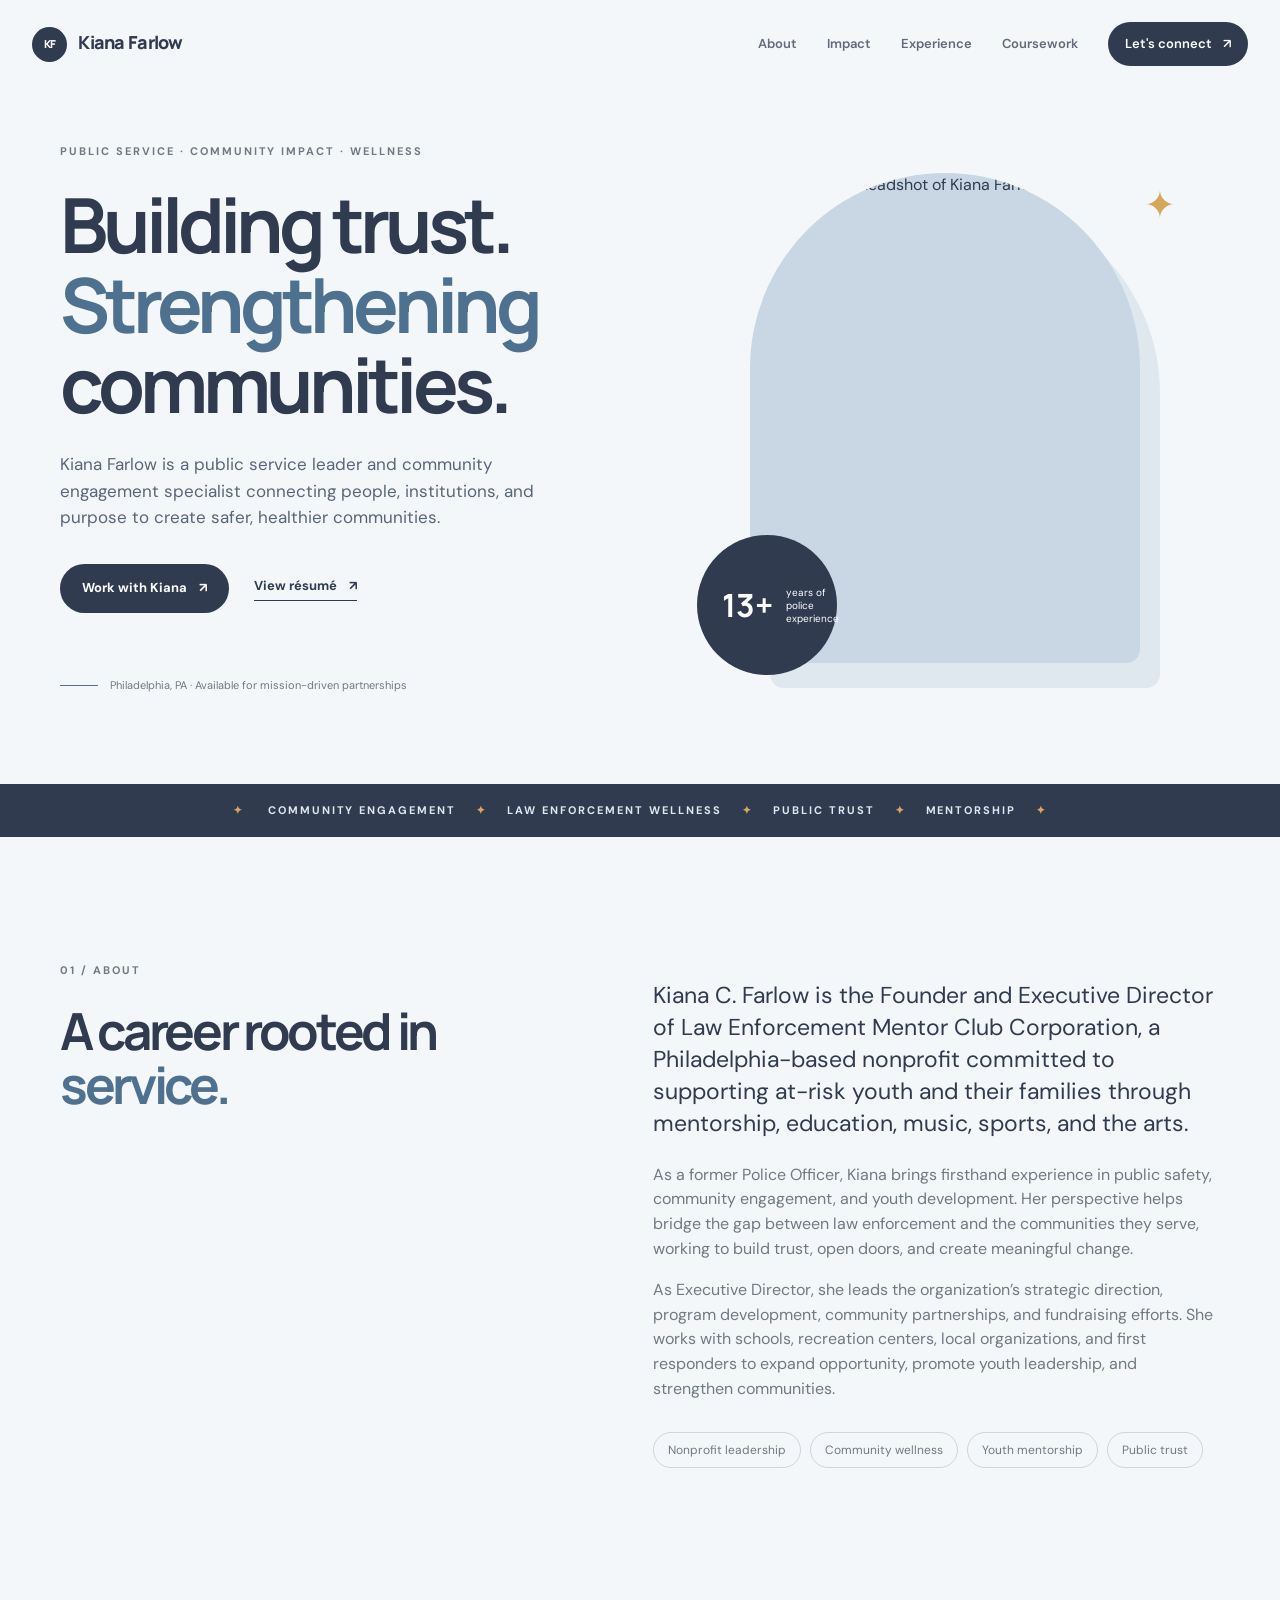
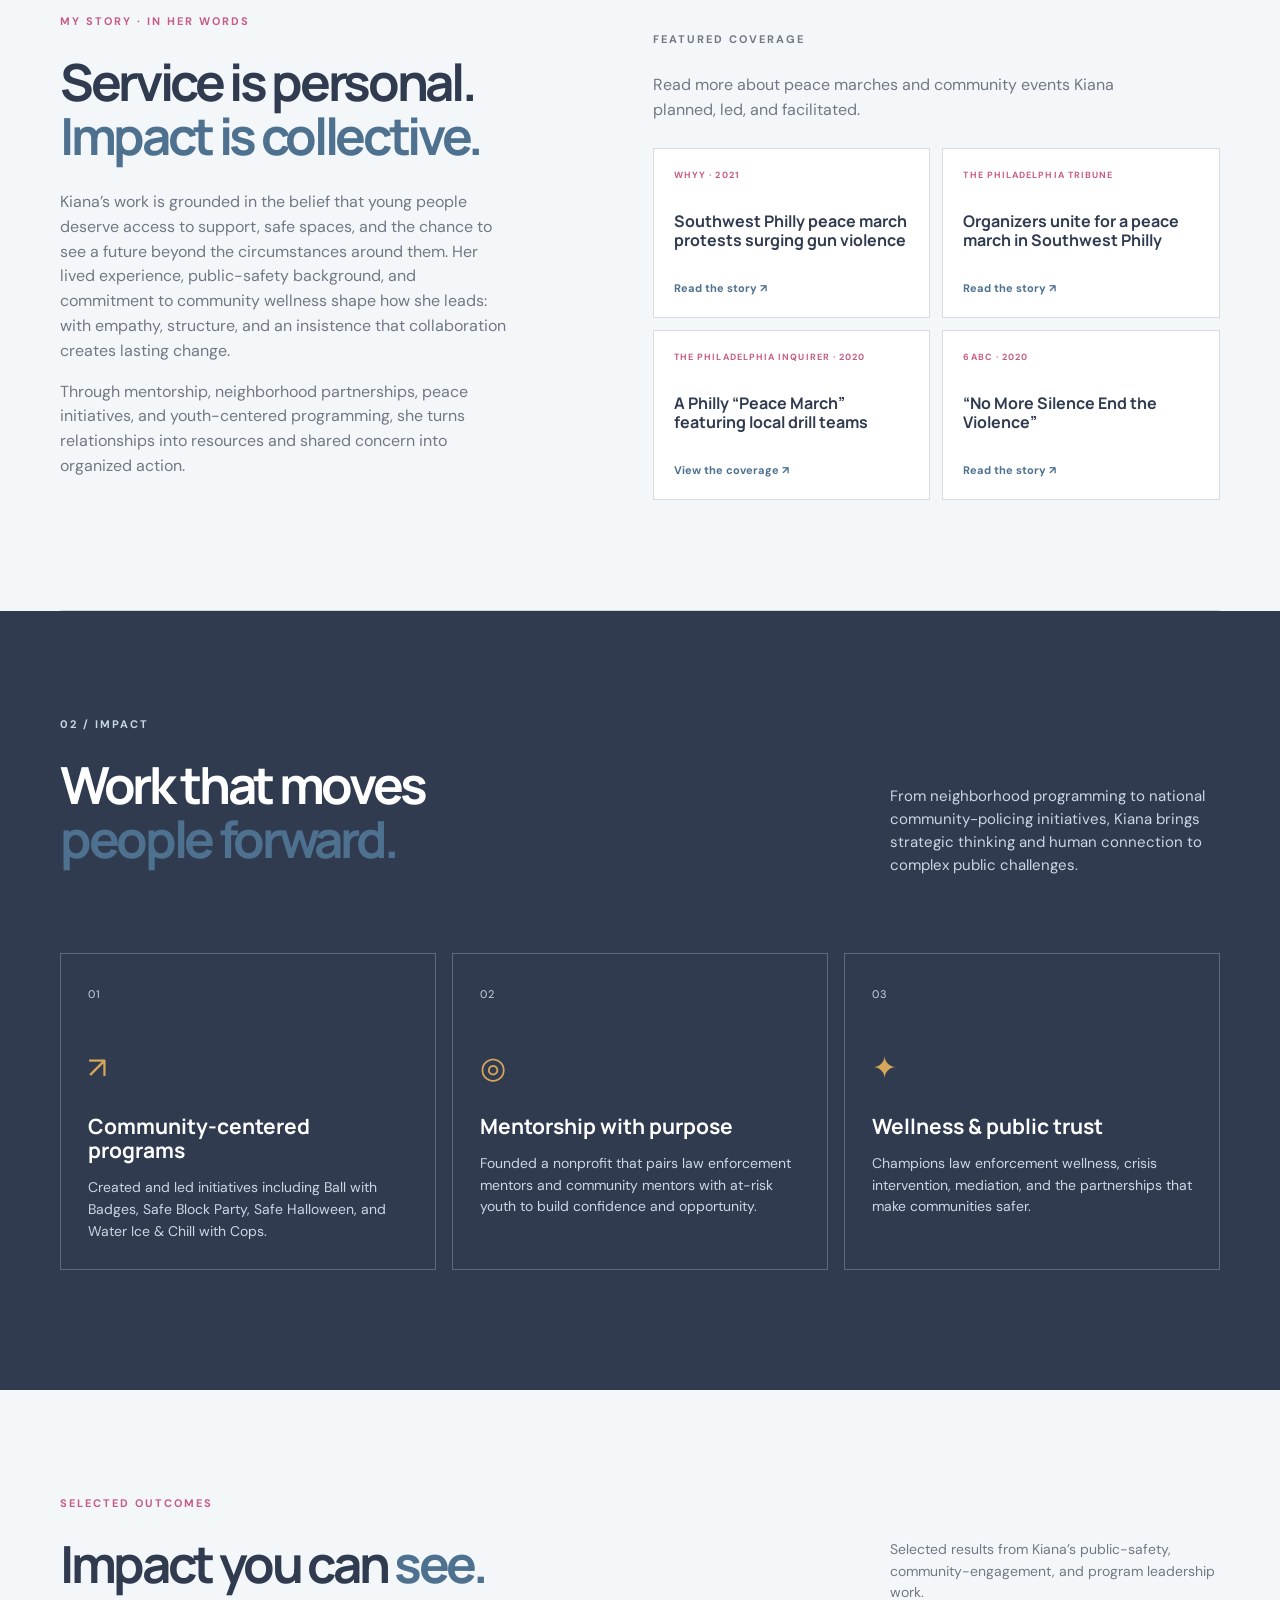
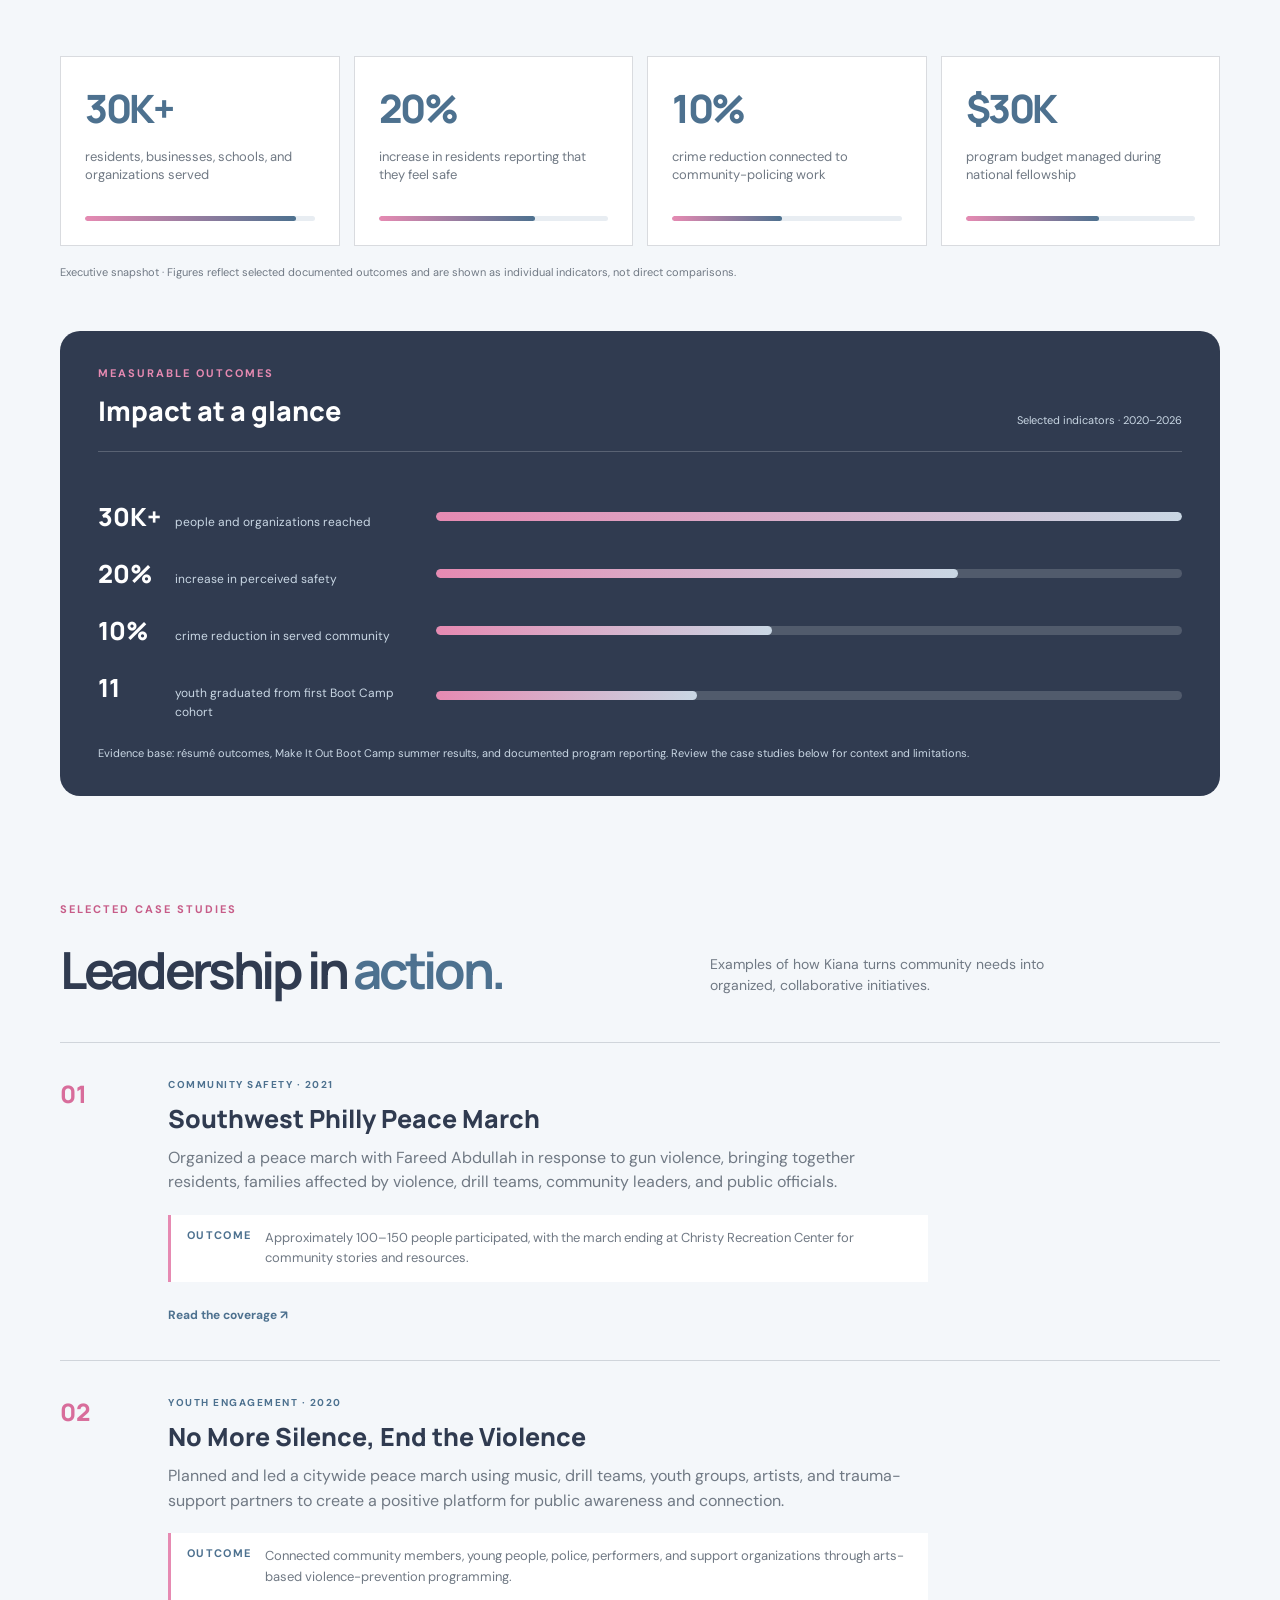
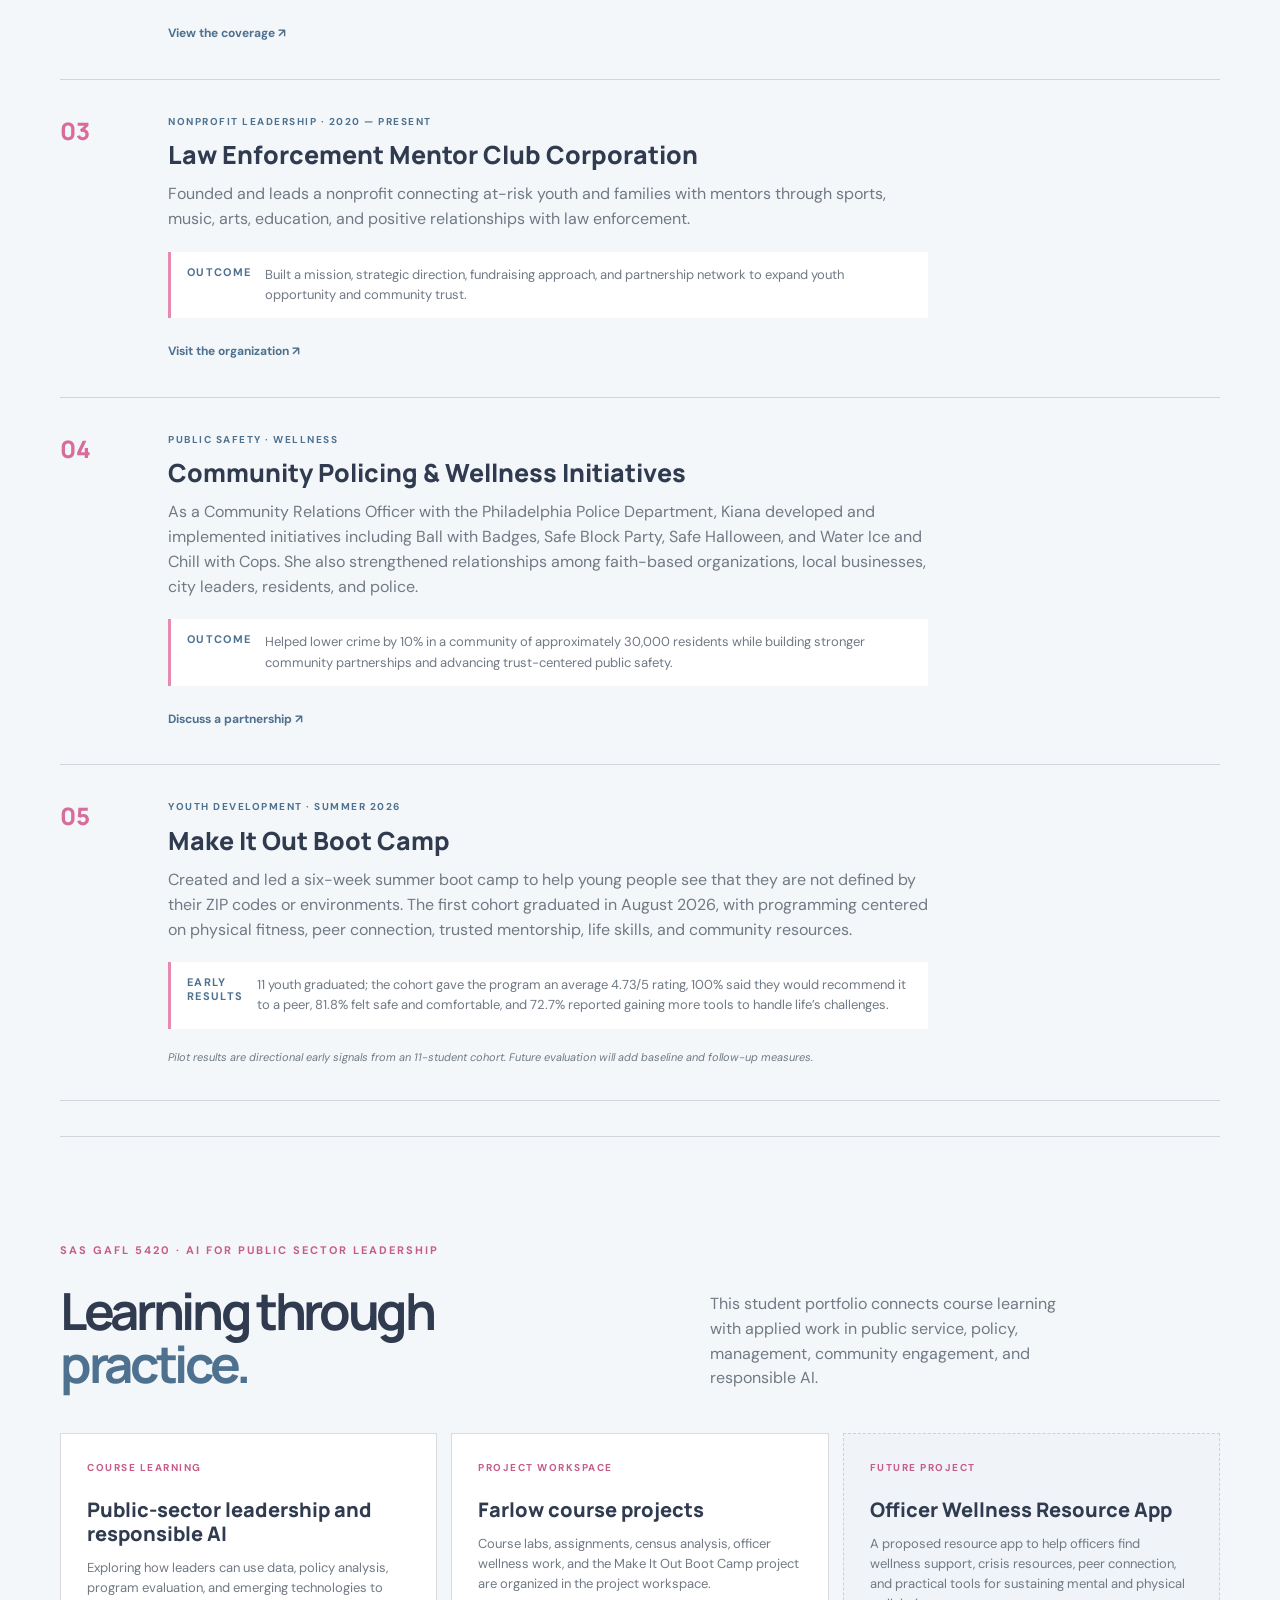
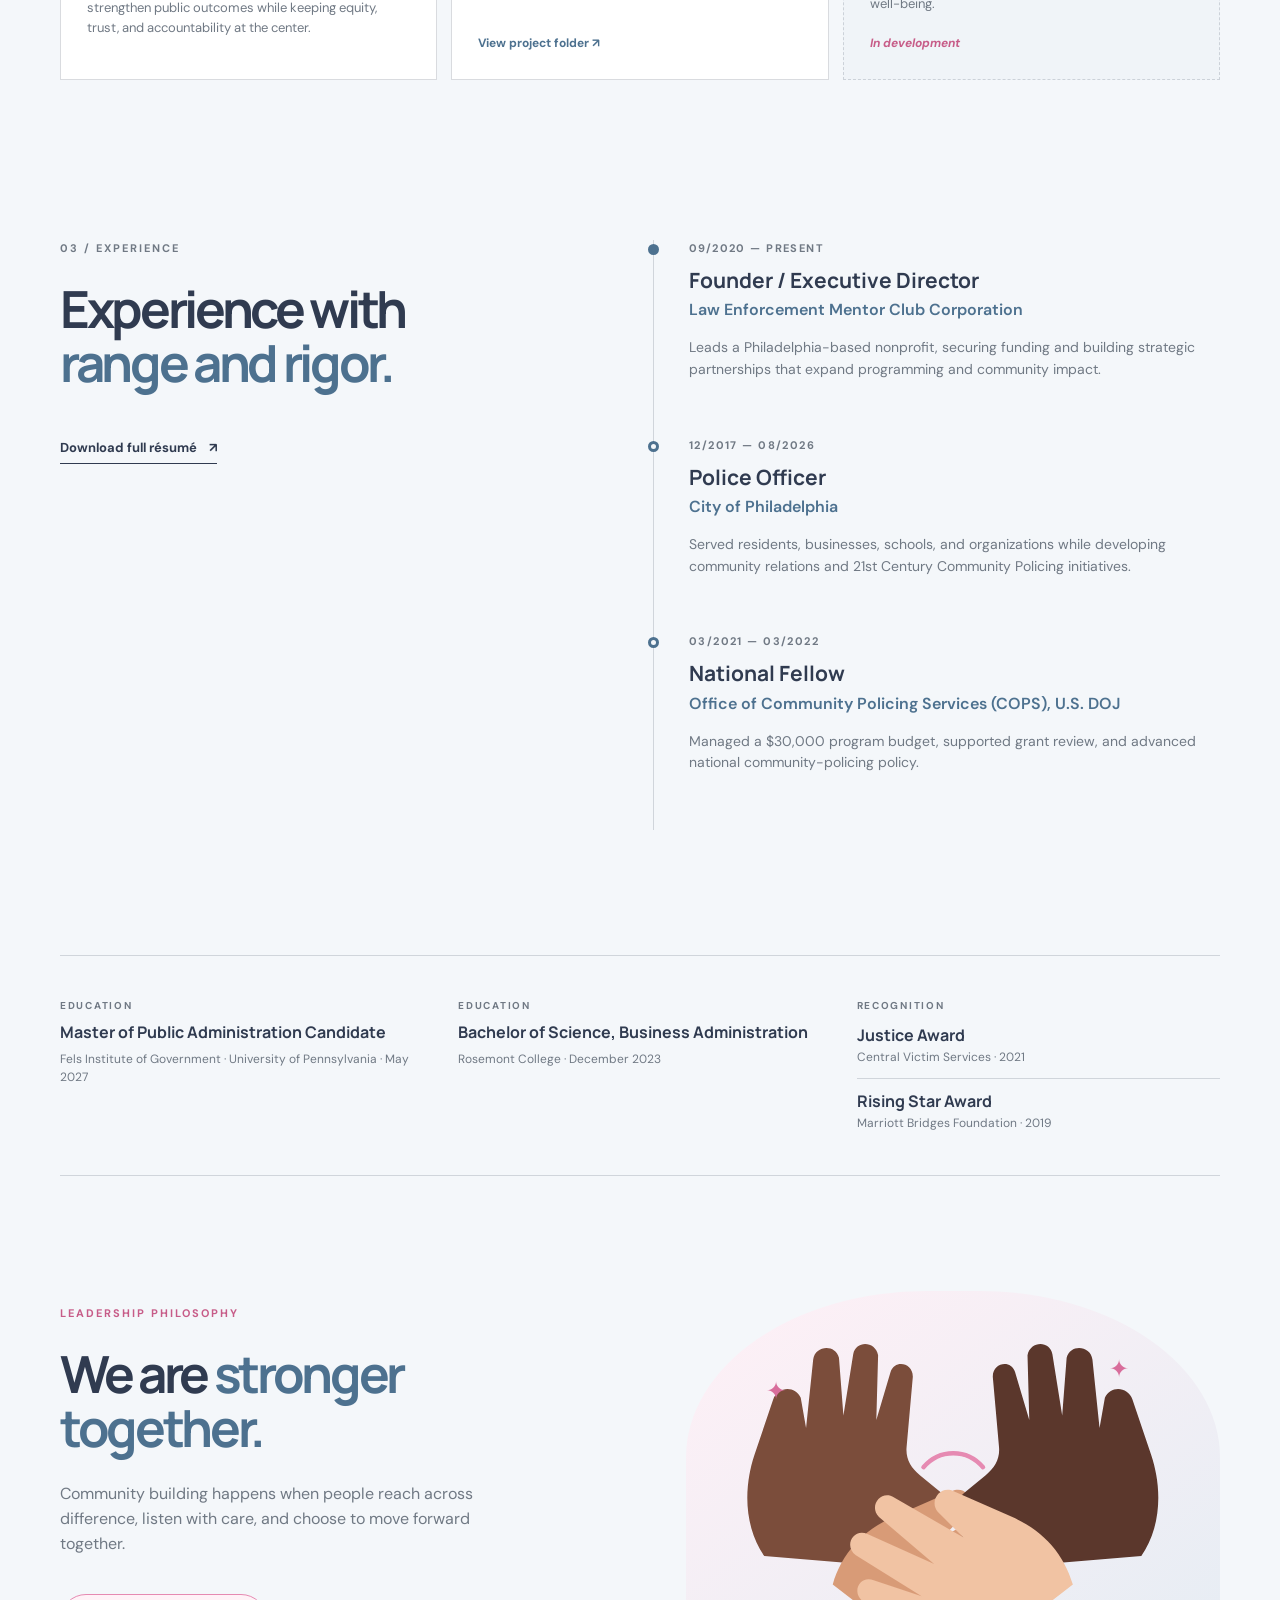
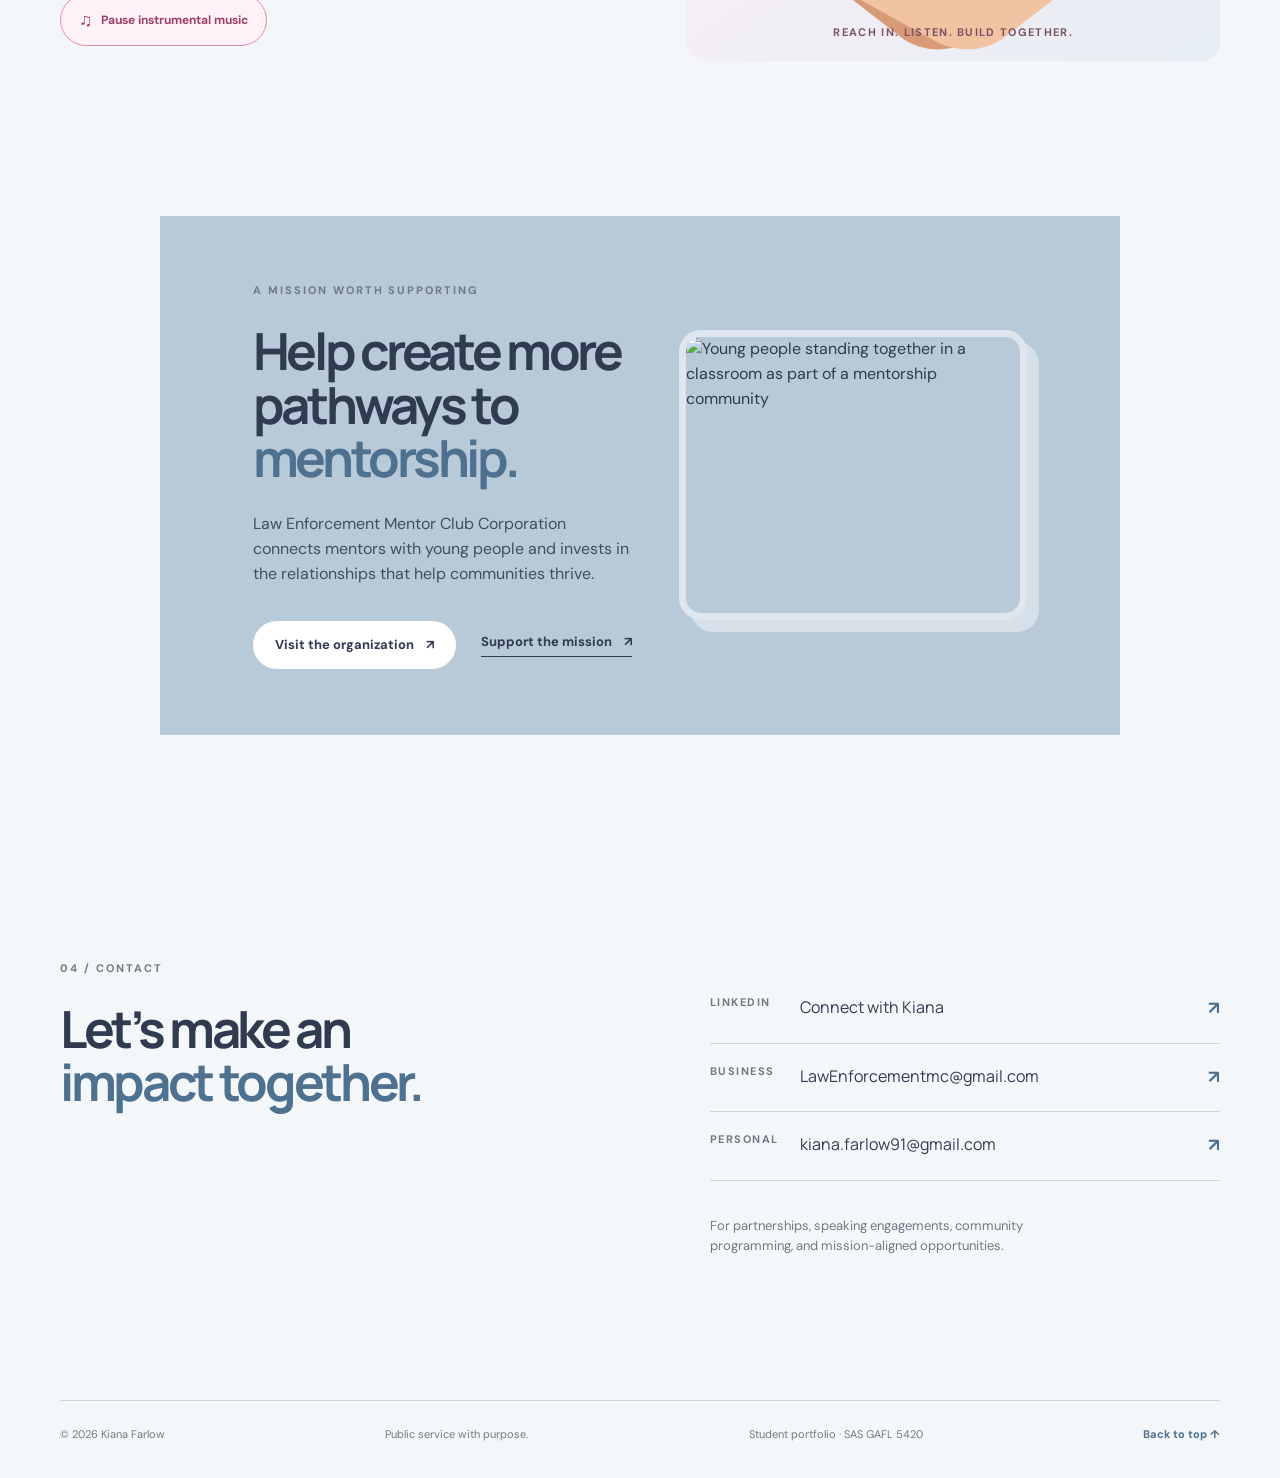
==== index.html @ e10e6f2b "Publish Kiana Farlow portfolio" ====
<!doctype html>
<html lang="en">
<head>
  <meta charset="utf-8">
  <meta name="viewport" content="width=device-width, initial-scale=1">
  <meta name="description" content="Portfolio of Kiana Farlow - public service leader, community engagement specialist, and Executive Director of Law Enforcement Mentor Club Corporation.">
  <title>Kiana Farlow | Public Service & Community Impact</title>
  <link rel="preconnect" href="https://fonts.googleapis.com">
  <link rel="preconnect" href="https://fonts.gstatic.com" crossorigin>
  <link href="https://fonts.googleapis.com/css2?family=DM+Sans:wght@400;500;600;700&family=Manrope:wght@700;800&display=swap" rel="stylesheet">
  <link rel="stylesheet" href="styles.css">
  <script src="app.js" defer></script>
</head>
<body>
  <header class="site-header">
    <a class="wordmark" href="#top" aria-label="Kiana Farlow home"><span>KF</span> Kiana Farlow</a>
    <nav aria-label="Main navigation">
      <a href="#about">About</a>
      <a href="#impact">Impact</a>
      <a href="#experience">Experience</a>
      <a class="nav-cta" href="#contact">Let's connect <span>↗</span></a>
    </nav>
  </header>

  <main id="top">
    <section class="hero wrap">
      <div class="hero-copy">
        <p class="eyebrow">PUBLIC SERVICE · COMMUNITY IMPACT · WELLNESS</p>
        <h1>Building trust.<br><em>Strengthening</em> communities.</h1>
        <p class="hero-lede">Kiana Farlow is a public service leader and community engagement specialist connecting people, institutions, and purpose to create safer, healthier communities.</p>
        <div class="hero-actions">
          <a class="button button-dark" href="#contact">Work with Kiana <span>↗</span></a>
          <a class="text-link" href="assets/Kiana-Farlow-Resume.pdf" target="_blank" rel="noopener">View résumé <span>↗</span></a>
        </div>
        <div class="hero-proof"><span class="proof-line"></span><span>Philadelphia, PA · Available for mission-driven partnerships</span></div>
      </div>
      <div class="hero-visual">
        <div class="portrait-frame"><img src="assets/IMG_0251.JPG" alt="Professional headshot of Kiana Farlow"></div>
        <div class="impact-badge"><strong>13+</strong><span>years of<br>police experience</span></div>
        <div class="sun-mark" aria-hidden="true">✦</div>
      </div>
    </section>

    <section class="marquee" aria-label="Areas of work"><div>COMMUNITY ENGAGEMENT <span>✦</span> LAW ENFORCEMENT WELLNESS <span>✦</span> PUBLIC TRUST <span>✦</span> MENTORSHIP <span>✦</span></div></section>

    <section id="about" class="about wrap section-grid">
      <div><p class="eyebrow">01 / ABOUT</p><h2>A career rooted in <em>service.</em></h2></div>
      <div class="about-body"><p class="lead">Kiana is an emerging public service leader and Master of Public Administration candidate at the University of Pennsylvania, with a career spanning law enforcement, community partnerships, policy, and nonprofit leadership.</p><p>As Founder and Executive Director of Law Enforcement Mentor Club Corporation, she connects mentors with at-risk youth and builds durable partnerships with schools, recreation centers, community organizations, and first responders.</p><div class="tag-list"><span>Nonprofit leadership</span><span>Program strategy</span><span>Community trust</span><span>Policy & evaluation</span></div></div>
    </section>

    <section id="impact" class="impact-section">
      <div class="wrap"><div class="section-heading"><div><p class="eyebrow light">02 / IMPACT</p><h2>Work that moves<br><em>people forward.</em></h2></div><p class="section-intro">From neighborhood programming to national community-policing initiatives, Kiana brings strategic thinking and human connection to complex public challenges.</p></div>
        <div class="impact-cards"><article><span class="card-number">01</span><div class="icon">↗</div><h3>Community-centered programs</h3><p>Created and led initiatives including Ball with Badges, Safe Block Party, Safe Halloween, and Water Ice & Chill with Cops.</p></article><article><span class="card-number">02</span><div class="icon">◎</div><h3>Mentorship with purpose</h3><p>Founded a nonprofit that pairs law enforcement mentors and community mentors with at-risk youth to build confidence and opportunity.</p></article><article><span class="card-number">03</span><div class="icon">✦</div><h3>Wellness & public trust</h3><p>Champions law enforcement wellness, crisis intervention, mediation, and the partnerships that make communities safer.</p></article></div>
      </div>
    </section>

    <section id="experience" class="experience wrap section-grid"><div><p class="eyebrow">03 / EXPERIENCE</p><h2>Experience with<br><em>range and rigor.</em></h2><a class="text-link" href="assets/Kiana-Farlow-Resume.pdf" target="_blank" rel="noopener">Download full résumé <span>↗</span></a></div><div class="timeline"><div class="timeline-item current"><span class="timeline-dot"></span><div><p class="date">09/2020 — PRESENT</p><h3>Founder / Executive Director</h3><p class="org">Law Enforcement Mentor Club Corporation</p><p>Leads a Philadelphia-based nonprofit, securing funding and building strategic partnerships that expand programming and community impact.</p></div></div><div class="timeline-item"><span class="timeline-dot"></span><div><p class="date">12/2017 — 08/2026</p><h3>Police Officer</h3><p class="org">City of Philadelphia</p><p>Served residents, businesses, schools, and organizations while developing community relations and 21st Century Community Policing initiatives.</p></div></div><div class="timeline-item"><span class="timeline-dot"></span><div><p class="date">03/2021 — 03/2022</p><h3>National Fellow</h3><p class="org">Office of Community Policing Services (COPS), U.S. DOJ</p><p>Managed a $30,000 program budget, supported grant review, and advanced national community-policing policy.</p></div></div></div></section>

    <section class="credentials wrap"><div class="credential"><span>EDUCATION</span><strong>Master of Public Administration Candidate</strong><small>Fels Institute of Government · University of Pennsylvania · May 2027</small></div><div class="credential"><span>EDUCATION</span><strong>Bachelor of Science, Business Administration</strong><small>Rosemont College · December 2023</small></div><div class="credential"><span>RECOGNITION</span><strong>Justice Award · Central Victim Services</strong><small>Rising Star Award · Marriott Bridges Foundation</small></div></section>

    <section class="community wrap" aria-labelledby="community-title"><div class="community-copy"><p class="eyebrow pink-eyebrow">COMMUNITY IN MOTION</p><h2 id="community-title">Different hands.<br><em>One shared future.</em></h2><p>Community building happens when people reach across difference, listen with care, and choose to move forward together.</p><button class="sound-button" id="soundToggle" type="button" aria-pressed="false"><span class="sound-icon">♫</span><span id="soundLabel">Play calm ambient sound</span></button></div><div class="hands-stage" aria-label="Animated hands in different skin tones joining together"><div class="spark spark-one">✦</div><div class="spark spark-two">✦</div><svg class="hands-art" viewBox="0 0 600 360" role="img" aria-labelledby="handsTitle"><title id="handsTitle">Four hands of different skin tones reaching together</title><g class="hand hand-a"><path d="M88 270c-22-32-24-75-11-114l21-62c5-15 25-16 31-2l6 34 8-77c2-16 25-18 29-2l5 65 11-69c3-16 25-15 28 1l-2 73 16-54c5-15 26-10 25 6l-7 79c-1 13 5 23 15 31l23 19c16 13 16 37 2 51l-20 20c-18 18-49 20-72 10z" fill="#7b4d3b"/></g><g class="hand hand-b"><path d="M165 302c10-35 34-61 68-76l66-29c15-7 28 11 18 23l-29 29 78-45c15-9 29 10 17 22l-62 53 75-34c16-7 27 14 13 24l-74 46 54-18c17-6 26 16 10 25l-78 43c-25 14-55 13-77-2z" fill="#d89b77"/></g><g class="hand hand-c"><path d="M512 270c22-32 24-75 11-114l-21-62c-5-15-25-16-31-2l-6 34-8-77c-2-16-25-18-29-2l-5 65-11-69c-3-16-25-15-28 1l2 73-16-54c-5-15-26-10-25 6l7 79c1 13-5 23-15 31l-23 19c-16 13-16 37-2 51l20 20c18 18 49 20 72 10z" fill="#5b372c"/></g><g class="hand hand-d"><path d="M435 302c-10-35-34-61-68-76l-66-29c-15-7-28 11-18 23l29 29-78-45c-15-9-29 10-17 22l62 53-75-34c-16-7-27 14-13 24l74 46-54-18c-17-6-26 16-10 25l78 43c25 14 55 13 77-2z" fill="#f1c3a3"/></g><path class="heart-line" d="M267 170c18-21 49-21 67 0" fill="none" stroke="#e68ab2" stroke-width="5" stroke-linecap="round"/></svg><div class="hands-caption">Reach in. Listen. Build together.</div></div></section>

    <section class="mission wrap"><div class="mission-card"><p class="eyebrow">A MISSION WORTH SUPPORTING</p><h2>Help create more pathways to <em>mentorship.</em></h2><p>Law Enforcement Mentor Club Corporation connects mentors with young people and invests in the relationships that help communities thrive.</p><div class="hero-actions"><a class="button button-light" href="https://www.lawenforcementmentoring.org/" target="_blank" rel="noopener">Visit the organization <span>↗</span></a><a class="text-link light-link" href="https://www.paypal.com/donate/?hosted_button_id=9SF97VV49NYEN" target="_blank" rel="noopener">Support the mission <span>↗</span></a></div></div></section>

    <section id="contact" class="contact wrap"><div><p class="eyebrow">04 / CONTACT</p><h2>Let’s make an<br><em>impact together.</em></h2></div><div class="contact-links"><a href="mailto:kiana.farlow91@gmail.com"><span>Email</span>kiana.farlow91@gmail.com <b>↗</b></a><a href="https://www.linkedin.com/in/kiana-farlow-50bb981ab" target="_blank" rel="noopener"><span>LinkedIn</span>Connect with Kiana <b>↗</b></a><p class="contact-note">For partnerships, speaking engagements, community programming, and mission-aligned opportunities.</p></div></section>
  </main>
  <footer class="footer wrap"><span>© 2026 Kiana Farlow</span><span>Public service with purpose.</span><a href="#top">Back to top ↑</a></footer>
</body>
</html>
---- styles.css ----
:root{--ink:#303b50;--muted:#707984;--cream:#f4f7fa;--sand:#dfe7ef;--sage:#c9d7e4;--forest:#303b50;--gold:#d5a75b;--white:#fff;--line:rgba(48,59,80,.18)}*{box-sizing:border-box}html{scroll-behavior:smooth}body{margin:0;background:var(--cream);color:var(--ink);font-family:'DM Sans',sans-serif;line-height:1.55}a{color:inherit;text-decoration:none}.wrap{width:min(1160px,calc(100% - 64px));margin:auto}.site-header{height:88px;display:flex;align-items:center;justify-content:space-between;width:min(1280px,calc(100% - 64px));margin:auto}.wordmark{font-family:Manrope,sans-serif;font-weight:800;font-size:18px;letter-spacing:-.04em}.wordmark span{display:inline-grid;place-items:center;width:35px;height:35px;background:var(--forest);color:white;border-radius:50%;font-size:11px;margin-right:8px}.site-header nav{display:flex;align-items:center;gap:30px;font-size:13px;font-weight:600}.site-header nav a{opacity:.75}.nav-cta{background:var(--ink);color:white!important;padding:12px 17px;border-radius:99px;opacity:1!important}.nav-cta span{margin-left:8px}.hero{display:grid;grid-template-columns:1.05fr .95fr;min-height:620px;align-items:center;padding:55px 0 90px}.eyebrow{font-size:11px;letter-spacing:.18em;font-weight:700;color:var(--muted);margin:0 0 25px}.hero h1,h2{font-family:Manrope,sans-serif;letter-spacing:-.065em;line-height:1.05;font-size:clamp(45px,6vw,76px);margin:0 0 27px}.hero h1 em,h2 em{color:#4d718f;font-style:normal}.hero-lede{max-width:475px;color:#596579;font-size:17px}.hero-actions{display:flex;align-items:center;gap:25px;margin-top:34px}.button{border-radius:99px;padding:14px 22px;font-weight:700;font-size:13px;display:inline-block}.button-dark{background:var(--ink);color:white}.button-light{background:var(--white);color:var(--ink)}.button span,.text-link span{margin-left:9px}.text-link{font-size:13px;font-weight:700;border-bottom:1px solid var(--ink);padding-bottom:4px}.hero-proof{display:flex;gap:12px;align-items:center;margin-top:64px;color:var(--muted);font-size:11px}.proof-line{height:1px;width:38px;background:#4d718f}.hero-visual{height:550px;position:relative;display:grid;place-items:center}.portrait-frame{width:min(390px,78%);height:490px;overflow:hidden;background:var(--sage);border-radius:210px 210px 15px 15px;box-shadow:20px 25px 0 var(--sand)}.portrait-frame img{width:100%;height:100%;object-fit:cover;object-position:center top}.impact-badge{position:absolute;bottom:18px;left:5%;display:flex;align-items:center;gap:13px;background:var(--ink);color:white;border-radius:50%;width:140px;height:140px;padding:25px}.impact-badge strong{font-family:Manrope;font-size:32px;line-height:1}.impact-badge span{font-size:10px;line-height:1.3}.sun-mark{position:absolute;right:8%;top:6%;color:var(--gold);font-size:38px}.marquee{background:var(--ink);color:#dfe7ef;padding:18px 0;overflow:hidden;white-space:nowrap;font-size:11px;letter-spacing:.18em;font-weight:700}.marquee div{text-align:center}.marquee span{color:var(--gold);margin:0 14px}.section-grid{display:grid;grid-template-columns:1fr 1.25fr;gap:12%;padding:125px 0}.section-grid h2,.section-heading h2,.mission h2,.contact h2{font-size:clamp(38px,4vw,58px)}.about-body{padding-top:17px}.lead{font-size:23px;line-height:1.4;margin-top:0}.about-body p:not(.lead){color:var(--muted);max-width:620px}.tag-list{display:flex;flex-wrap:wrap;gap:9px;margin-top:30px}.tag-list span{border:1px solid var(--line);padding:8px 14px;border-radius:99px;color:var(--muted);font-size:12px}.impact-section{background:var(--ink);color:white;padding:105px 0 120px}.light{color:#c9d7e4}.section-heading{display:flex;justify-content:space-between;align-items:end;margin-bottom:60px}.section-intro{color:#c9d7e4;max-width:330px;font-size:15px}.impact-cards{display:grid;grid-template-columns:repeat(3,1fr);gap:16px}.impact-cards article{border:1px solid rgba(255,255,255,.23);padding:27px;min-height:300px}.card-number{font-size:11px;color:#c9d7e4;letter-spacing:.1em}.icon{font-size:30px;color:var(--gold);margin:40px 0 22px}.impact-cards h3{font-family:Manrope;font-size:21px;line-height:1.15;margin:0 0 15px}.impact-cards p{color:#c9d7e4;font-size:14px;margin:0}.experience{padding-bottom:125px}.timeline{border-left:1px solid var(--line);padding-left:35px}.timeline-item{position:relative;padding-bottom:42px}.timeline-dot{position:absolute;left:-41px;top:4px;width:11px;height:11px;background:var(--cream);border:3px solid #4d718f;border-radius:50%}.timeline-item.current .timeline-dot{background:#4d718f}.date{font-size:11px;color:var(--muted);letter-spacing:.13em;font-weight:700;margin:0 0 7px}.timeline h3{font-family:Manrope;margin:0;font-size:21px}.org{margin:2px 0 12px;color:#4d718f;font-weight:600}.timeline-item>div>p:last-child{color:var(--muted);font-size:14px;max-width:600px}.experience .text-link{display:inline-block;margin-top:22px}.credentials{display:grid;grid-template-columns:repeat(3,1fr);border-top:1px solid var(--line);border-bottom:1px solid var(--line);padding:42px 0;gap:35px}.credential{display:flex;flex-direction:column;gap:8px}.credential span{font-size:10px;letter-spacing:.17em;color:var(--muted);font-weight:700}.credential strong{font-family:Manrope;line-height:1.25}.credential small{color:var(--muted);font-size:12px}.mission{padding:125px 0}.mission-card{background:#b8c9d8;padding:66px 8%;max-width:960px;margin:auto}.mission h2{max-width:600px}.mission p:not(.eyebrow){max-width:500px;color:#3f5061}.light-link{color:var(--ink);border-color:var(--ink)}.contact{display:grid;grid-template-columns:1fr 1fr;gap:12%;padding:100px 0 130px}.contact-links{padding-top:15px}.contact-links a{display:grid;grid-template-columns:90px 1fr auto;padding:20px 0;border-bottom:1px solid var(--line);font-family:Manrope}.contact-links a span{font:700 11px 'DM Sans';letter-spacing:.14em;color:var(--muted);text-transform:uppercase}.contact-links a b{font-family:'DM Sans';font-size:18px;color:#4d718f}.contact-note{color:var(--muted);font-size:13px;margin-top:35px;max-width:360px}.footer{border-top:1px solid var(--line);padding:25px 0 35px;display:flex;justify-content:space-between;color:var(--muted);font-size:11px}.footer a{color:#4d718f;font-weight:700}@media(max-width:760px){.wrap,.site-header{width:min(100% - 38px,600px)}.site-header{height:76px}.site-header nav a:not(.nav-cta){display:none}.hero{display:flex;flex-direction:column;padding:55px 0 85px;align-items:stretch}.hero-visual{height:440px;margin-top:35px}.portrait-frame{height:400px}.hero-proof{margin-top:38px}.section-grid,.contact{grid-template-columns:1fr;gap:50px;padding:85px 0}.section-heading{display:block}.section-intro{margin-top:28px}.impact-section{padding:80px 0}.impact-cards{grid-template-columns:1fr}.impact-cards article{min-height:auto}.credentials{grid-template-columns:1fr;gap:28px;padding:35px 0}.mission{padding:85px 0}.mission-card{padding:45px 28px}.footer{flex-wrap:wrap;gap:12px}.footer span:nth-child(2){display:none}.contact-links a{grid-template-columns:75px 1fr auto;font-size:13px}.hero h1{font-size:53px}}
 .pink-eyebrow{color:#c75c88}.community{display:grid;grid-template-columns:1fr 1fr;gap:8%;align-items:center;padding:115px 0 30px}.community h2{font-size:clamp(38px,4vw,58px)}.community-copy>p:not(.eyebrow){color:var(--muted);max-width:440px}.sound-button{border:1px solid #e68ab2;background:#fff2f7;color:#9b3f69;border-radius:99px;padding:13px 18px;font:700 12px 'DM Sans';cursor:pointer;margin-top:22px;transition:.2s}.sound-button:hover{background:#f9d6e6;transform:translateY(-2px)}.sound-icon{font-size:18px;vertical-align:-2px;margin-right:8px}.hands-stage{position:relative;min-height:370px;background:linear-gradient(145deg,#fff0f6,#e6edf4);border-radius:45% 45% 18px 18px;overflow:hidden;display:grid;place-items:center}.hands-art{width:100%;max-width:570px;overflow:visible}.hand-a{animation:reachLeft 4s ease-in-out infinite alternate}.hand-c{animation:reachRight 4s ease-in-out infinite alternate}.hand-b{animation:joinLeft 4s ease-in-out infinite alternate}.hand-d{animation:joinRight 4s ease-in-out infinite alternate}.heart-line{animation:pulseHeart 2s ease-in-out infinite}.spark{position:absolute;color:#d86d9b;font-size:24px}.spark-one{top:22%;left:15%;animation:float 3s ease-in-out infinite}.spark-two{right:17%;top:16%;animation:float 3s ease-in-out 1s infinite}.hands-caption{position:absolute;bottom:20px;left:0;right:0;text-align:center;color:#7c5264;font-size:11px;letter-spacing:.12em;text-transform:uppercase;font-weight:700}@keyframes reachLeft{to{transform:translateX(10px) rotate(-2deg)}}@keyframes reachRight{to{transform:translateX(-10px) rotate(2deg)}}@keyframes joinLeft{to{transform:translateX(8px) translateY(-3px)}}@keyframes joinRight{to{transform:translateX(-8px) translateY(-3px)}}@keyframes pulseHeart{50%{opacity:.35;transform:scale(1.1);transform-origin:center}}@keyframes float{50%{transform:translateY(-10px) rotate(12deg)}}@media(max-width:760px){.community{grid-template-columns:1fr;padding:75px 0 10px}.hands-stage{min-height:300px}.hands-caption{font-size:9px}}
 .marquee div{display:flex;align-items:center;justify-content:center;gap:20px;word-spacing:0}.marquee div::before{content:'✦';color:var(--gold);margin-right:4px}.marquee span{margin:0;color:var(--gold)}
 .hands-stage.interactive .hand-a,.hands-stage.interactive .hand-b{animation:none;transform:translateX(var(--left-shift))}.hands-stage.interactive .hand-c,.hands-stage.interactive .hand-d{animation:none;transform:translateX(var(--right-shift))}.hands-stage.joined .hand-a,.hands-stage.joined .hand-b{transform:translateX(18px) translateY(-4px)}.hands-stage.joined .hand-c,.hands-stage.joined .hand-d{transform:translateX(-18px) translateY(-4px)}.hands-stage.joined .heart-line{animation:pulseHeart .6s ease-in-out infinite}
 .story-extension{display:grid;grid-template-columns:1fr 1.25fr;gap:12%;padding:20px 0 110px;border-bottom:1px solid var(--line)}.story-intro h2{font-size:clamp(38px,4vw,56px)}.story-intro p:not(.eyebrow),.coverage-intro{color:var(--muted);max-width:520px}.coverage-section{padding-top:18px}.coverage-grid{display:grid;grid-template-columns:1fr 1fr;gap:12px;margin-top:25px}.coverage-card{background:#fff;border:1px solid var(--line);padding:20px;min-height:170px;display:flex;flex-direction:column;justify-content:space-between;transition:.2s}.coverage-card:hover{transform:translateY(-3px);border-color:#d86d9b;box-shadow:0 10px 25px rgba(48,59,80,.08)}.coverage-card span{font-size:9px;letter-spacing:.12em;color:#c75c88;font-weight:700}.coverage-card strong{font-family:Manrope;line-height:1.22;font-size:16px}.coverage-card b{font-size:11px;color:#4d718f}@media(max-width:760px){.story-extension{grid-template-columns:1fr;gap:48px;padding:10px 0 75px}.coverage-grid{grid-template-columns:1fr}}
 .award-entry{display:flex;flex-direction:column;gap:3px;padding-top:3px}.award-entry+ .award-entry{border-top:1px solid var(--line);padding-top:12px;margin-top:4px}.award-entry strong{font-family:Manrope;line-height:1.25}.award-entry small{color:var(--muted);font-size:12px}
 .mission-layout{display:grid;grid-template-columns:1.05fr .95fr;gap:42px;align-items:center}.mission-layout>div{min-width:0}.mission-photo{width:100%;height:290px;object-fit:cover;object-position:center;border-radius:22px;box-shadow:12px 12px 0 rgba(255,255,255,.42);border:7px solid rgba(255,255,255,.55)}@media(max-width:760px){.mission-layout{grid-template-columns:1fr;gap:28px}.mission-photo{height:230px;order:-1}}
 .outcomes{padding:105px 0 25px}.outcomes-heading{display:flex;justify-content:space-between;align-items:end;margin-bottom:38px}.outcomes-heading h2{font-size:clamp(38px,4vw,56px)}.outcomes-heading>p{max-width:330px;color:var(--muted);font-size:14px}.outcome-grid{display:grid;grid-template-columns:repeat(4,1fr);gap:14px}.outcome-card{background:#fff;border:1px solid var(--line);padding:24px;min-height:190px;display:flex;flex-direction:column;justify-content:space-between}.outcome-card strong{font:800 39px Manrope;color:#4d718f;letter-spacing:-.06em}.outcome-card span{font-size:13px;color:var(--muted);line-height:1.35}.outcome-bar{height:5px;background:#e8edf2;border-radius:99px;overflow:hidden;margin-top:20px}.outcome-bar i{display:block;height:100%;background:linear-gradient(90deg,#e68ab2,#4d718f);border-radius:99px}.outcome-note{font-size:11px;color:var(--muted);margin:18px 0 0}.outcomes+ .experience{padding-top:80px}@media(max-width:760px){.outcomes{padding:75px 0 10px}.outcomes-heading{display:block}.outcomes-heading>p{margin-top:22px}.outcome-grid{grid-template-columns:1fr 1fr}.outcome-card{min-height:170px;padding:18px}.outcome-card strong{font-size:32px}}
 .case-studies{padding:105px 0 35px}.case-heading{display:grid;grid-template-columns:1fr 1fr;column-gap:12%;align-items:end;margin-bottom:45px}.case-heading .eyebrow{grid-column:1 / -1}.case-heading h2{font-size:clamp(38px,4vw,56px);margin:0}.case-heading>p:last-child{color:var(--muted);font-size:14px;max-width:350px;margin:0}.case-list{border-top:1px solid var(--line)}.case-study{display:grid;grid-template-columns:80px 1fr;gap:28px;padding:34px 0;border-bottom:1px solid var(--line)}.case-index{font:800 24px Manrope;color:#d86d9b}.case-kicker{font-size:10px;letter-spacing:.15em;color:#4d718f;font-weight:700;margin:0 0 8px}.case-study h3{font:800 25px Manrope;margin:0 0 10px}.case-study>div:last-child>p:not(.case-kicker){color:var(--muted);max-width:760px;margin:0}.case-outcome{display:flex;gap:14px;margin:20px 0;max-width:760px;background:#fff;border-left:3px solid #e68ab2;padding:13px 16px;font-size:13px}.case-outcome strong{font:700 11px 'DM Sans';color:#4d718f;text-transform:uppercase;letter-spacing:.12em}.case-outcome span{color:var(--muted)}.case-study a{color:#4d718f;font-weight:700;font-size:12px}@media(max-width:760px){.case-studies{padding:75px 0 15px}.case-heading{display:block}.case-heading>p:last-child{margin-top:20px}.case-study{grid-template-columns:42px 1fr;gap:15px}.case-study h3{font-size:21px}.case-outcome{display:block}.case-outcome strong{display:block;margin-bottom:6px}}
 .case-note{font-size:11px!important;color:var(--muted);font-style:italic;margin-top:13px!important}
 .coursework{padding:105px 0 35px;border-top:1px solid var(--line)}.coursework-heading{display:grid;grid-template-columns:1fr 1fr;column-gap:12%;align-items:end;margin-bottom:42px}.coursework-heading .eyebrow{grid-column:1 / -1}.coursework-heading h2{font-size:clamp(38px,4vw,56px);margin:0}.coursework-heading>p:last-child{color:var(--muted);max-width:380px;margin:0}.coursework-grid{display:grid;grid-template-columns:repeat(3,1fr);gap:14px}.course-card{background:#fff;border:1px solid var(--line);padding:26px;min-height:240px;display:flex;flex-direction:column}.course-card>span{font-size:10px;letter-spacing:.15em;color:#c75c88;font-weight:700}.course-card h3{font:800 20px Manrope;line-height:1.2;margin:22px 0 12px}.course-card p{color:var(--muted);font-size:13px;margin:0}.course-card a{color:#4d718f;font-weight:700;font-size:12px;margin-top:auto;padding-top:20px}.placeholder-card{background:#f0f4f8;border-style:dashed}.placeholder-card em{color:#c75c88;font-size:12px;font-weight:700;margin-top:auto;padding-top:20px}.footer span:nth-child(3){display:none}@media(max-width:760px){.coursework{padding:75px 0 15px}.coursework-heading{display:block}.coursework-heading>p:last-child{margin-top:20px}.coursework-grid{grid-template-columns:1fr}.course-card{min-height:210px}}
 .footer span:nth-child(3){display:inline}
 .impact-visual{margin-top:25px;background:var(--ink);color:#fff;padding:34px 38px;border-radius:20px}.impact-visual-header{display:flex;justify-content:space-between;align-items:end;border-bottom:1px solid rgba(255,255,255,.2);padding-bottom:22px}.impact-visual-header .eyebrow{margin-bottom:10px;color:#e68ab2}.impact-visual-header h3{font:800 27px Manrope;margin:0}.impact-visual-header>span{font-size:11px;color:#c9d7e4}.impact-bars{padding-top:25px}.impact-bar-row{display:grid;grid-template-columns:310px 1fr;gap:28px;align-items:center;margin:22px 0}.impact-bar-row>div{display:flex;align-items:baseline;gap:12px}.impact-bar-row strong{font:800 25px Manrope;color:#fff;min-width:65px}.impact-bar-row span{font-size:12px;color:#c9d7e4}.impact-bar-row i{height:9px;background:rgba(255,255,255,.16);border-radius:99px;overflow:hidden}.impact-bar-row b{display:block;height:100%;background:linear-gradient(90deg,#e68ab2,#c9d7e4);border-radius:99px}.impact-visual-note{margin:24px 0 0;color:#c9d7e4;font-size:11px}@media(max-width:760px){.impact-visual{padding:26px 20px}.impact-visual-header{display:block}.impact-visual-header>span{display:block;margin-top:10px}.impact-bar-row{grid-template-columns:1fr;gap:8px;margin:25px 0}.impact-bar-row>div{display:flex}.impact-bar-row i{width:100%}}
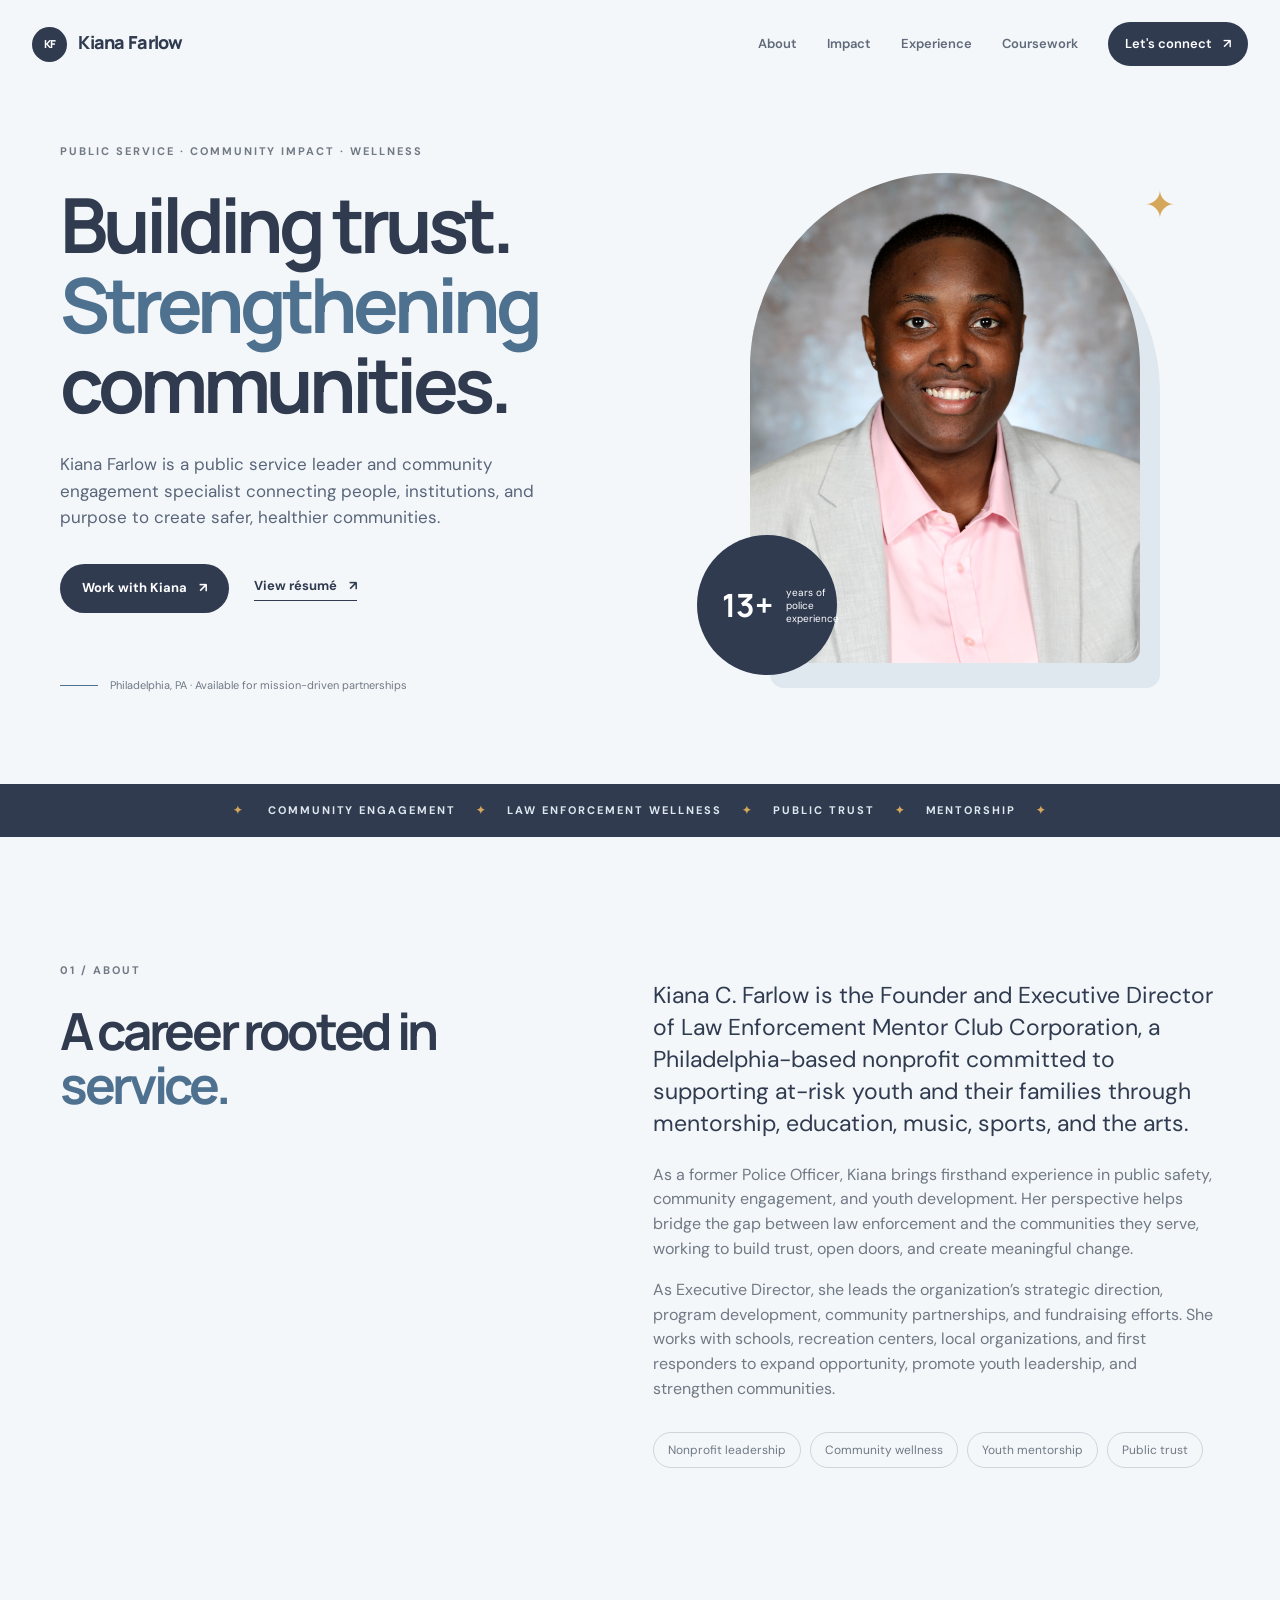
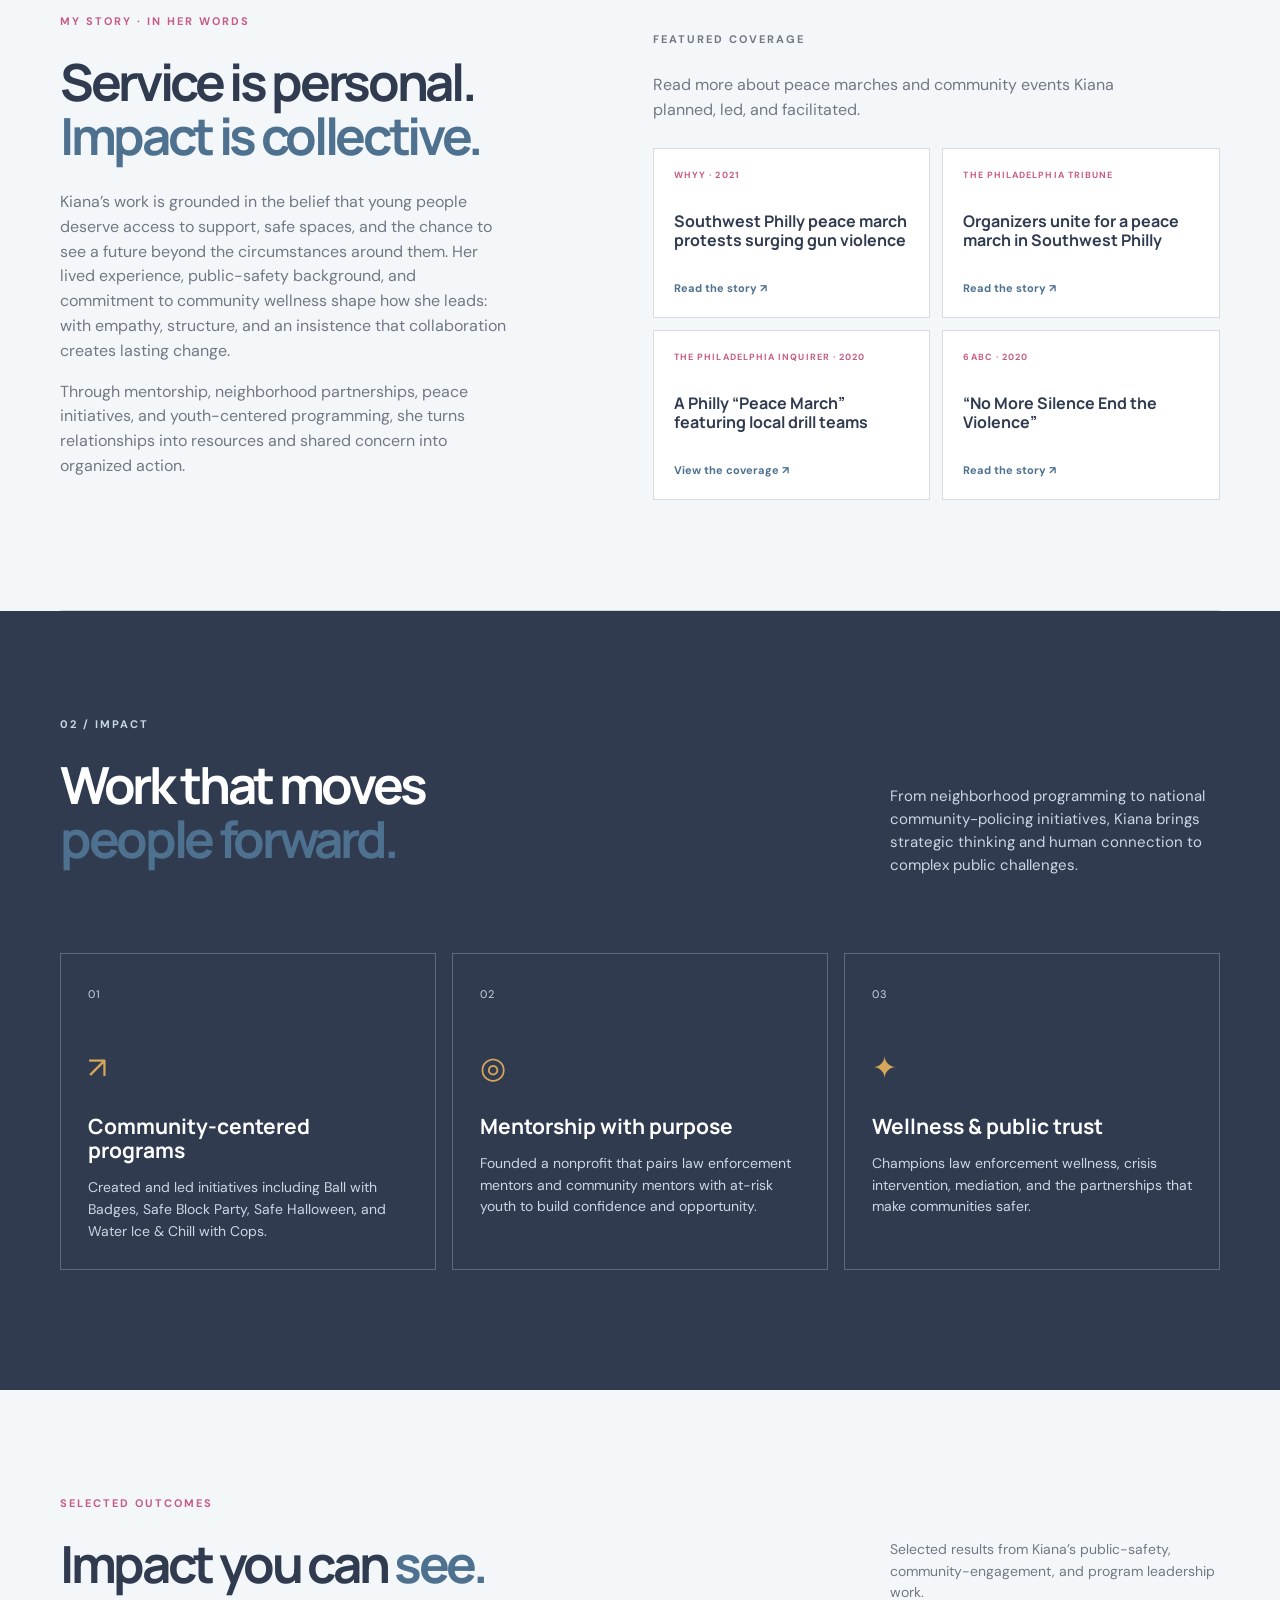
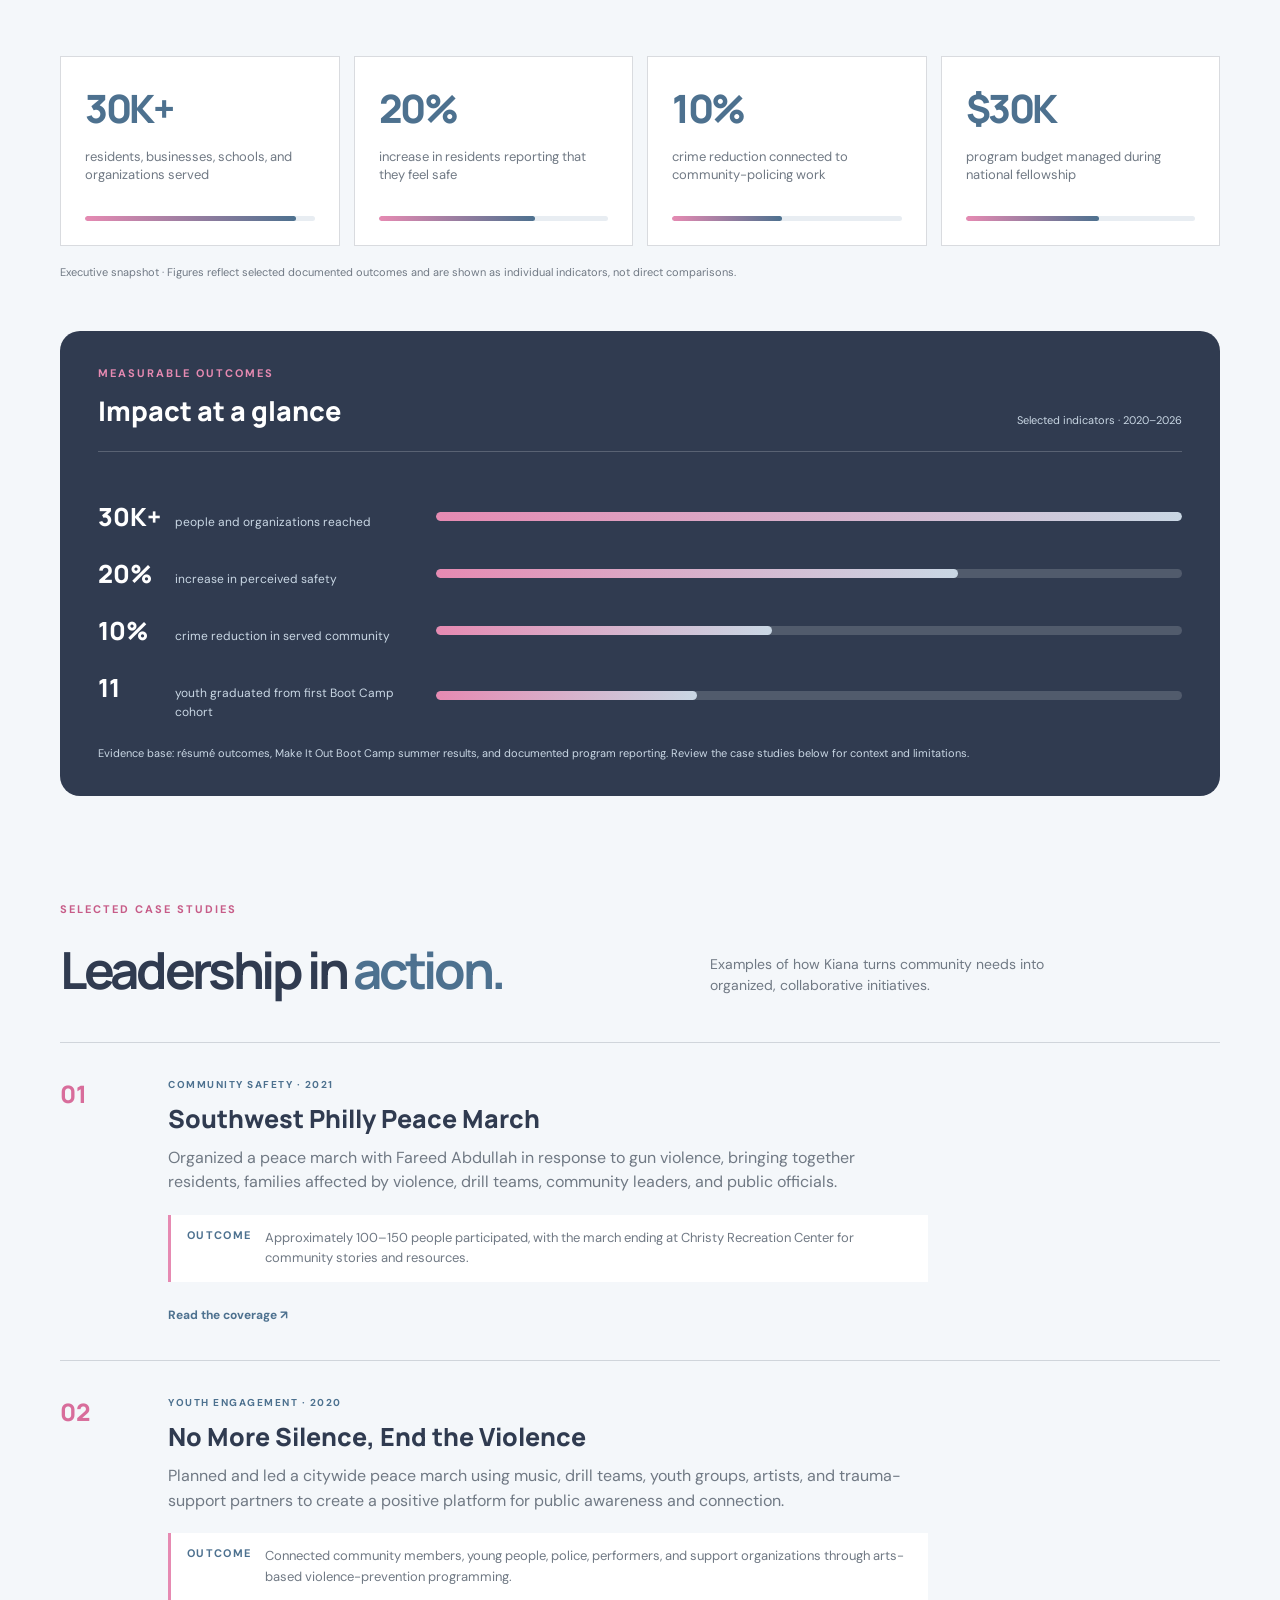
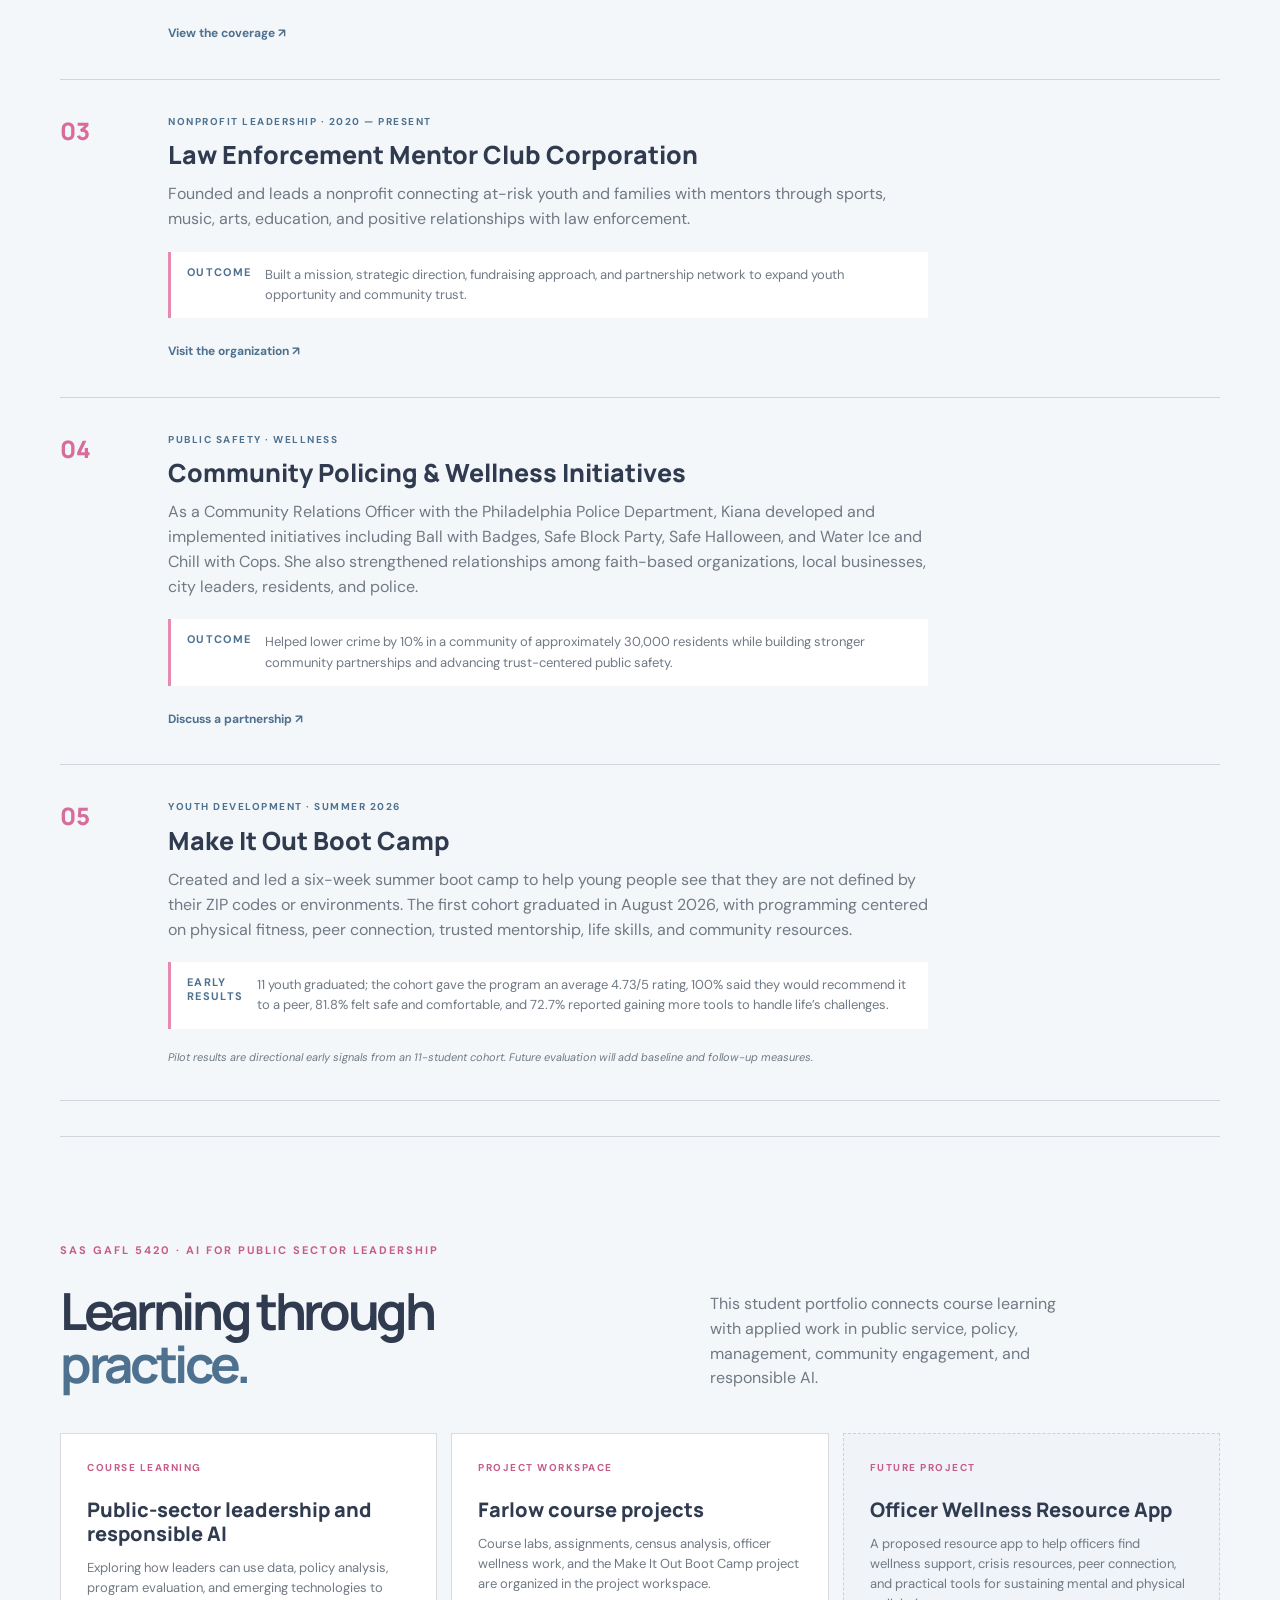
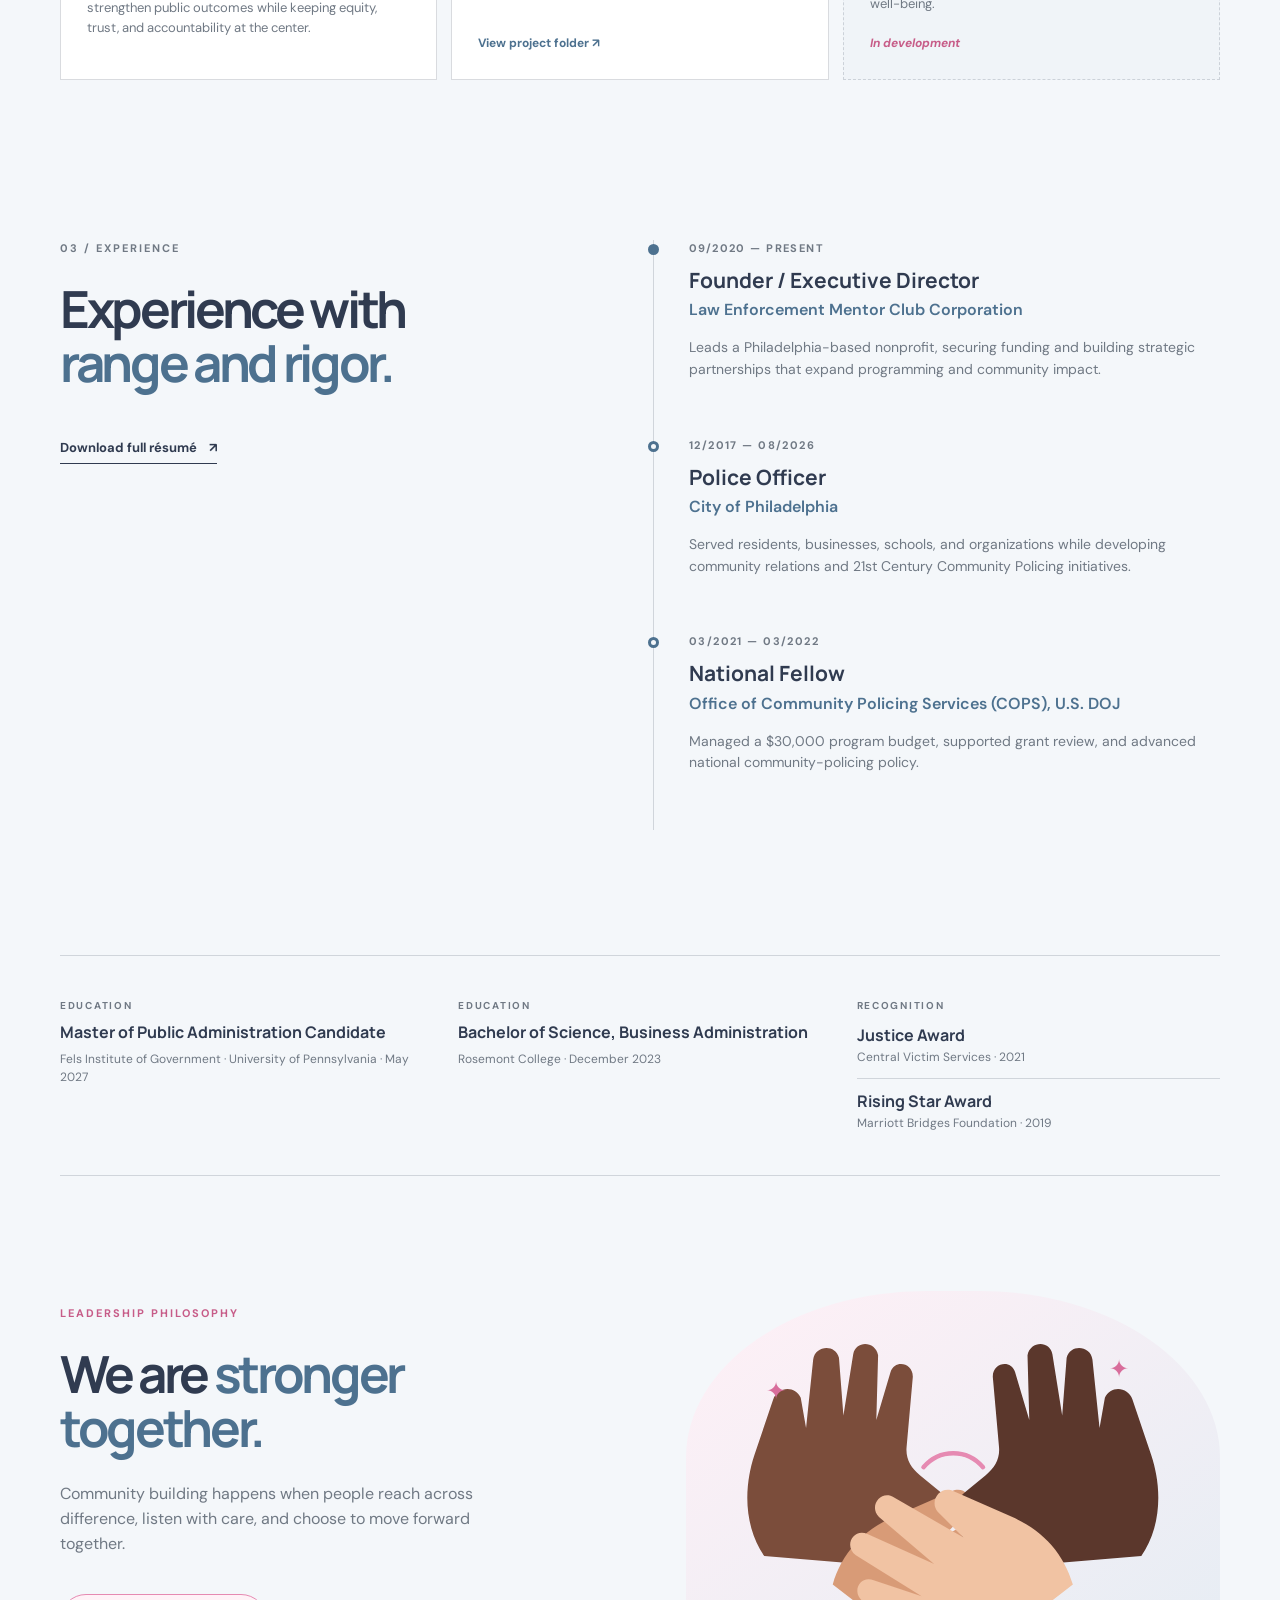
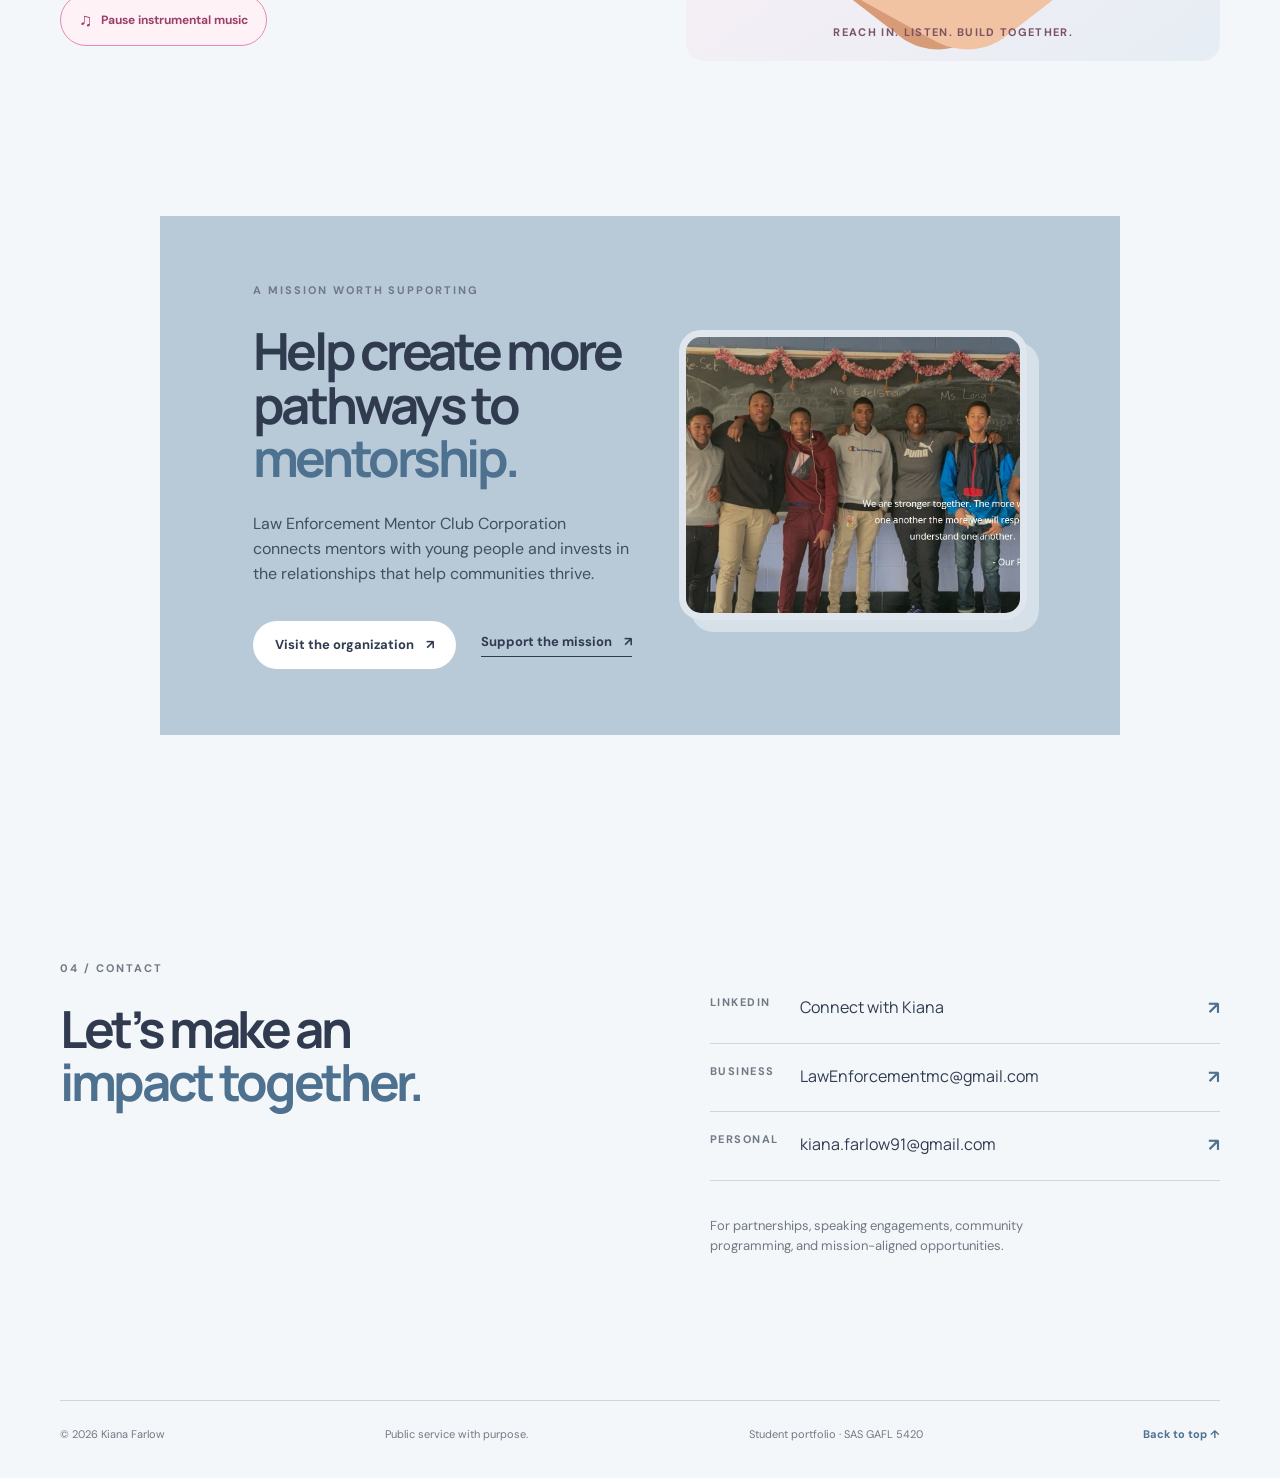
==== commit 6838e081: "Fix published asset paths" ====
--- a/index.html
+++ b/index.html
@@ -30,12 +30,12 @@
         <p class="hero-lede">Kiana Farlow is a public service leader and community engagement specialist connecting people, institutions, and purpose to create safer, healthier communities.</p>
         <div class="hero-actions">
           <a class="button button-dark" href="#contact">Work with Kiana <span>↗</span></a>
-          <a class="text-link" href="assets/Kiana-Farlow-Resume.pdf" target="_blank" rel="noopener">View résumé <span>↗</span></a>
+          <a class="text-link" href="Kiana-Farlow-Resume.pdf" target="_blank" rel="noopener">View résumé <span>↗</span></a>
         </div>
         <div class="hero-proof"><span class="proof-line"></span><span>Philadelphia, PA · Available for mission-driven partnerships</span></div>
       </div>
       <div class="hero-visual">
-        <div class="portrait-frame"><img src="assets/IMG_0251.JPG" alt="Professional headshot of Kiana Farlow"></div>
+        <div class="portrait-frame"><img src="IMG_0251.JPG" alt="Professional headshot of Kiana Farlow"></div>
         <div class="impact-badge"><strong>13+</strong><span>years of<br>police experience</span></div>
         <div class="sun-mark" aria-hidden="true">✦</div>
       </div>
@@ -54,7 +54,7 @@
       </div>
     </section>
 
-    <section id="experience" class="experience wrap section-grid"><div><p class="eyebrow">03 / EXPERIENCE</p><h2>Experience with<br><em>range and rigor.</em></h2><a class="text-link" href="assets/Kiana-Farlow-Resume.pdf" target="_blank" rel="noopener">Download full résumé <span>↗</span></a></div><div class="timeline"><div class="timeline-item current"><span class="timeline-dot"></span><div><p class="date">09/2020 — PRESENT</p><h3>Founder / Executive Director</h3><p class="org">Law Enforcement Mentor Club Corporation</p><p>Leads a Philadelphia-based nonprofit, securing funding and building strategic partnerships that expand programming and community impact.</p></div></div><div class="timeline-item"><span class="timeline-dot"></span><div><p class="date">12/2017 — 08/2026</p><h3>Police Officer</h3><p class="org">City of Philadelphia</p><p>Served residents, businesses, schools, and organizations while developing community relations and 21st Century Community Policing initiatives.</p></div></div><div class="timeline-item"><span class="timeline-dot"></span><div><p class="date">03/2021 — 03/2022</p><h3>National Fellow</h3><p class="org">Office of Community Policing Services (COPS), U.S. DOJ</p><p>Managed a $30,000 program budget, supported grant review, and advanced national community-policing policy.</p></div></div></div></section>
+    <section id="experience" class="experience wrap section-grid"><div><p class="eyebrow">03 / EXPERIENCE</p><h2>Experience with<br><em>range and rigor.</em></h2><a class="text-link" href="Kiana-Farlow-Resume.pdf" target="_blank" rel="noopener">Download full résumé <span>↗</span></a></div><div class="timeline"><div class="timeline-item current"><span class="timeline-dot"></span><div><p class="date">09/2020 — PRESENT</p><h3>Founder / Executive Director</h3><p class="org">Law Enforcement Mentor Club Corporation</p><p>Leads a Philadelphia-based nonprofit, securing funding and building strategic partnerships that expand programming and community impact.</p></div></div><div class="timeline-item"><span class="timeline-dot"></span><div><p class="date">12/2017 — 08/2026</p><h3>Police Officer</h3><p class="org">City of Philadelphia</p><p>Served residents, businesses, schools, and organizations while developing community relations and 21st Century Community Policing initiatives.</p></div></div><div class="timeline-item"><span class="timeline-dot"></span><div><p class="date">03/2021 — 03/2022</p><h3>National Fellow</h3><p class="org">Office of Community Policing Services (COPS), U.S. DOJ</p><p>Managed a $30,000 program budget, supported grant review, and advanced national community-policing policy.</p></div></div></div></section>
 
     <section class="credentials wrap"><div class="credential"><span>EDUCATION</span><strong>Master of Public Administration Candidate</strong><small>Fels Institute of Government · University of Pennsylvania · May 2027</small></div><div class="credential"><span>EDUCATION</span><strong>Bachelor of Science, Business Administration</strong><small>Rosemont College · December 2023</small></div><div class="credential"><span>RECOGNITION</span><strong>Justice Award · Central Victim Services</strong><small>Rising Star Award · Marriott Bridges Foundation</small></div></section>
 
